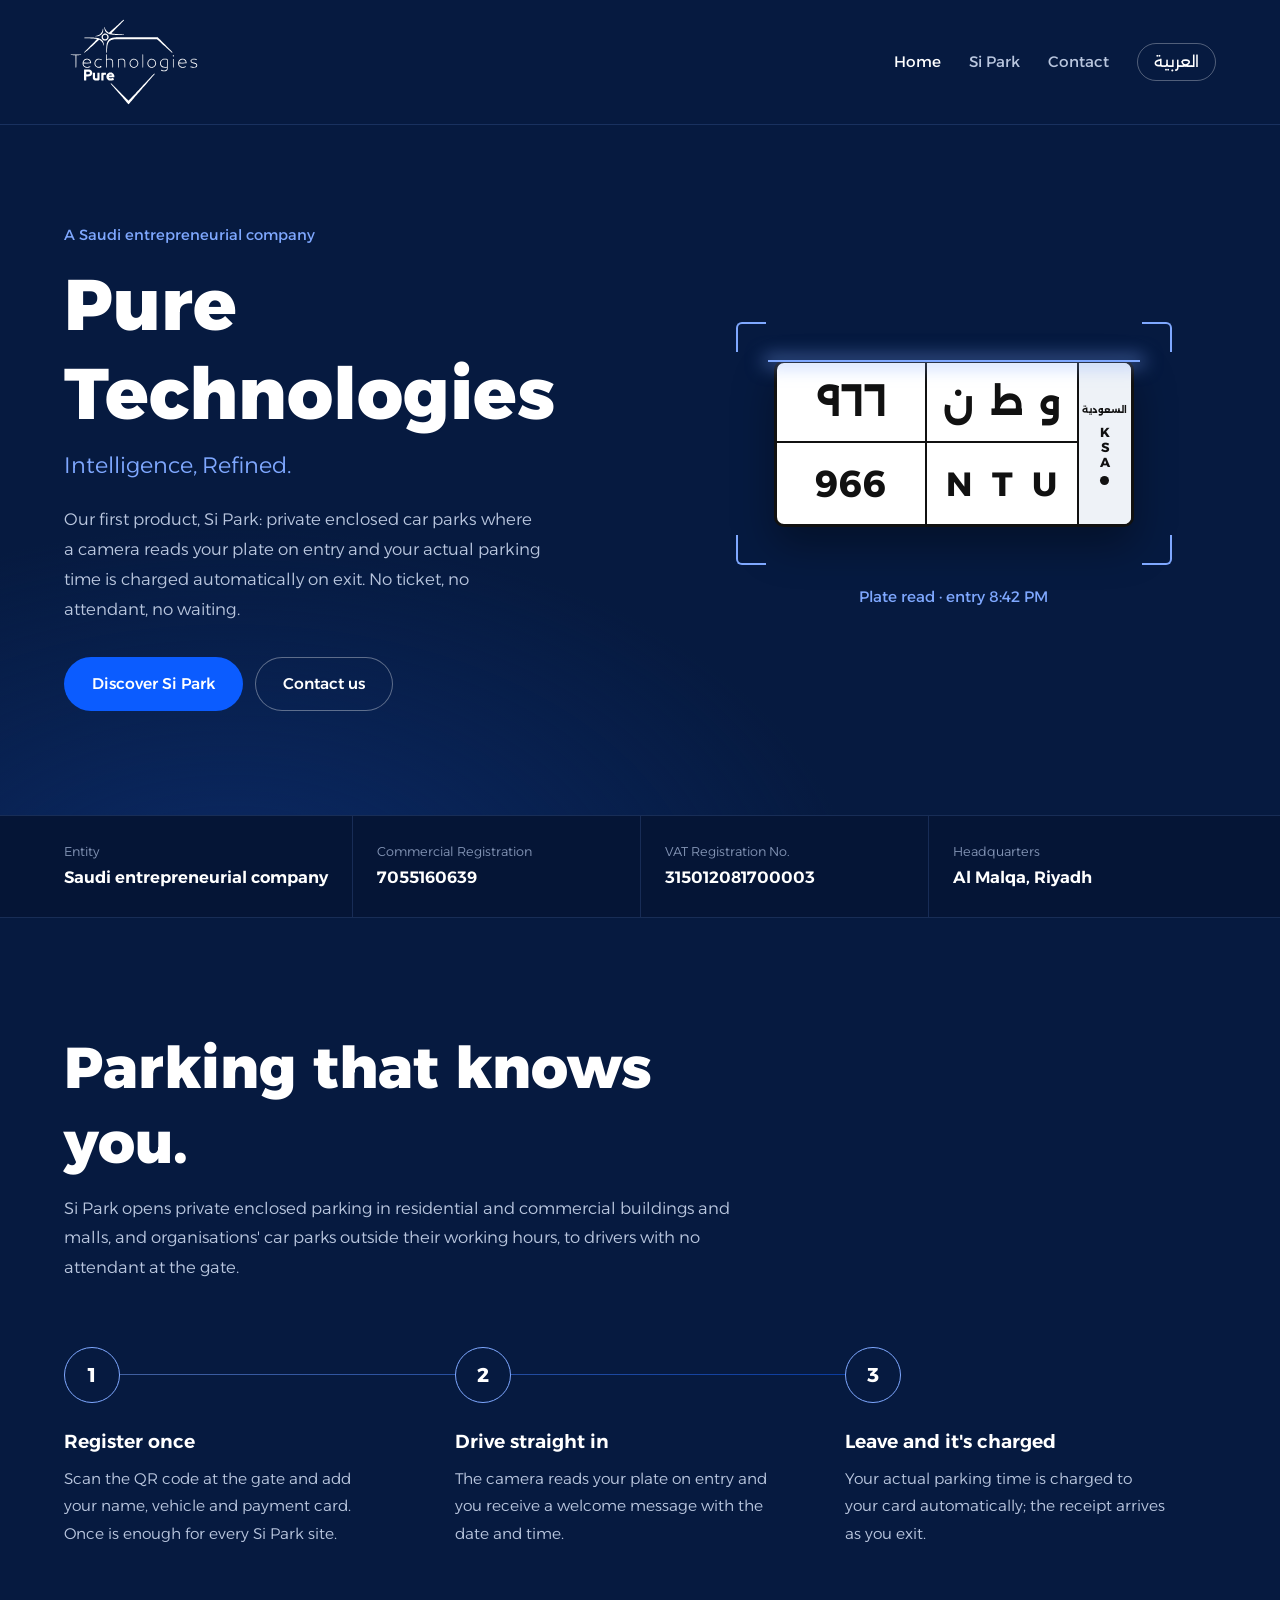
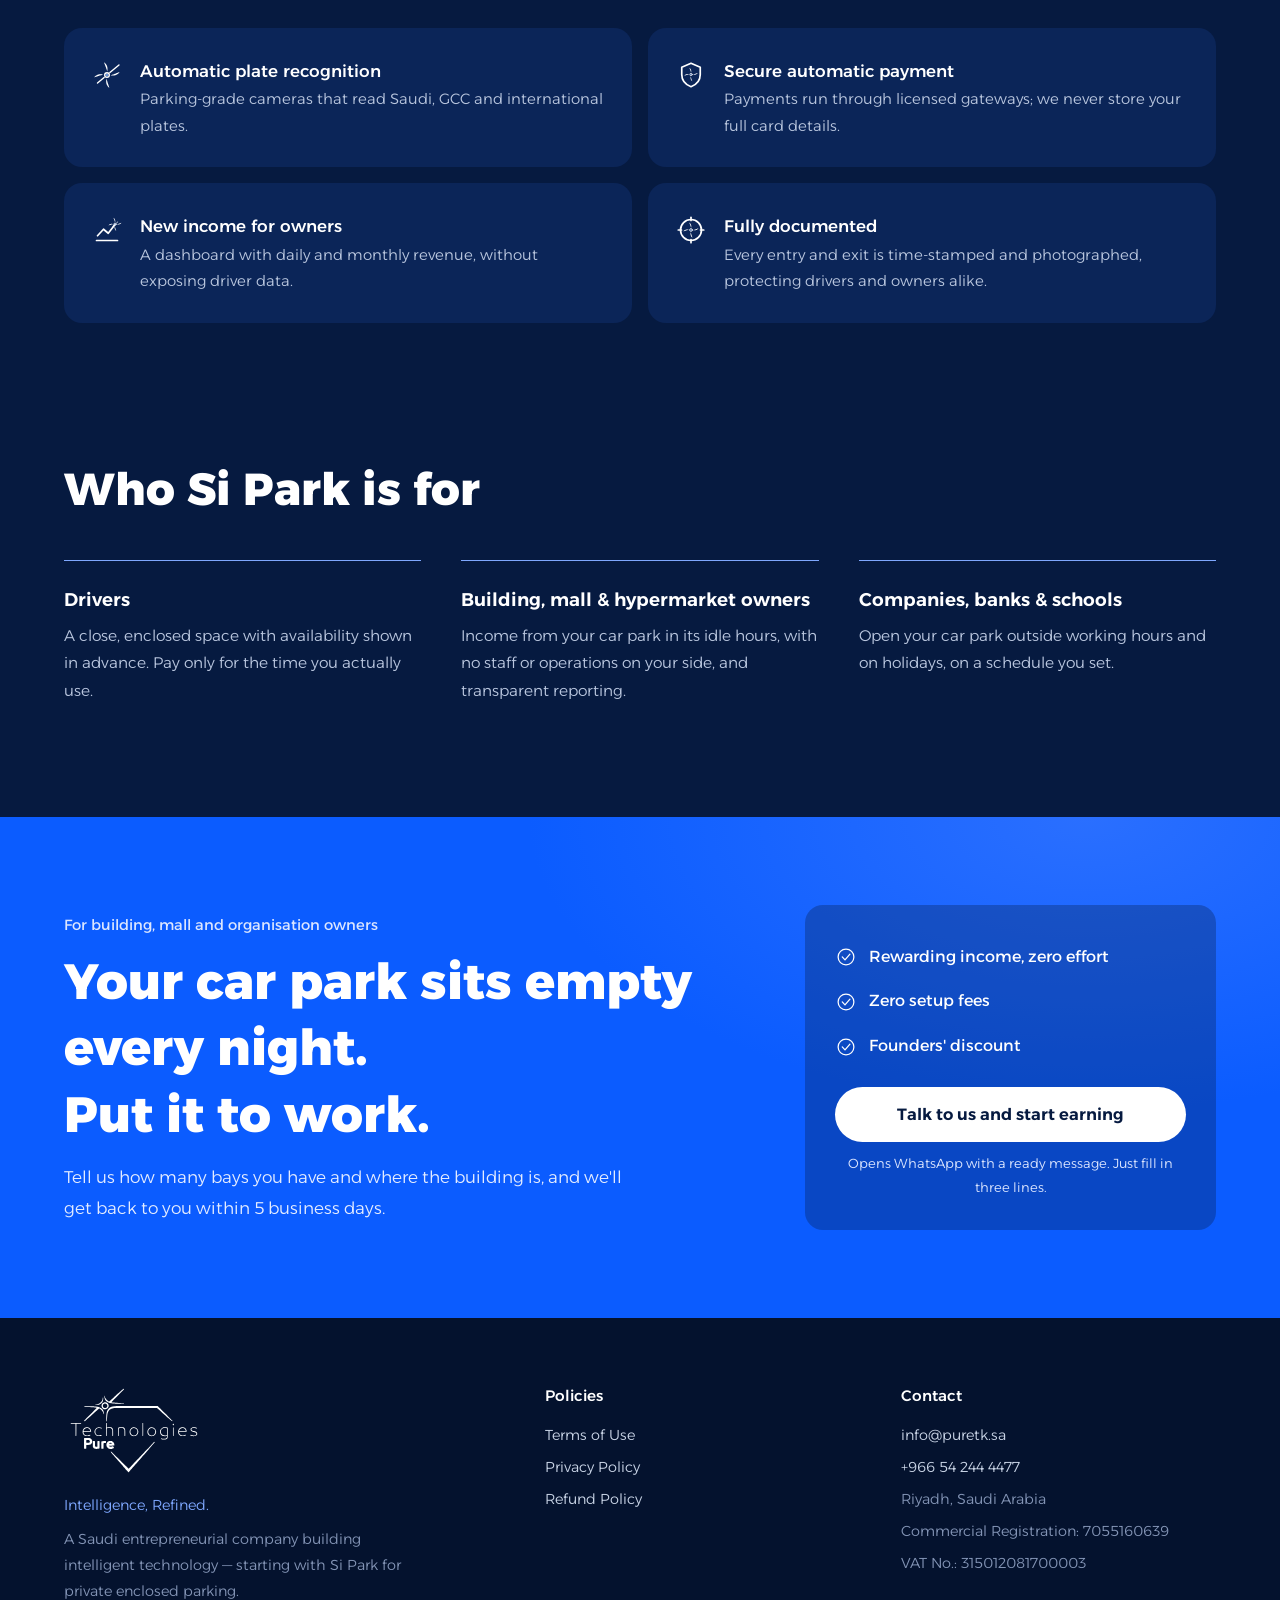
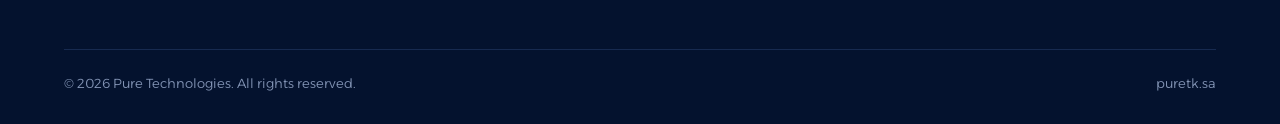
==== index.html @ eac2f206 "Add files via upload" ====
<!doctype html>
<html lang="en" dir="ltr">
<head>
<meta charset="utf-8">
<meta name="viewport" content="width=device-width,initial-scale=1">
<title>Pure Technologies | Intelligence, Refined.</title>
<meta name="description" content="Pure Technologies is a Saudi entrepreneurial company. Its product Si Park offers private enclosed parking metered and charged automatically by plate recognition.">
<link rel="alternate" hreflang="ar" href="https://puretk.sa/">
<link rel="alternate" hreflang="en" href="https://puretk.sa/en/">
<link rel="icon" href="../assets/favicon.svg" type="image/svg+xml">
<link rel="apple-touch-icon" href="../assets/apple-touch-icon.png">
<meta name="theme-color" content="#061A40">
<meta property="og:title" content="Pure Technologies | Intelligence, Refined.">
<meta property="og:description" content="Pure Technologies is a Saudi entrepreneurial company. Its product Si Park offers private enclosed parking metered and charged automatically by plate recognition.">
<meta property="og:type" content="website">
<link rel="preconnect" href="https://fonts.googleapis.com">
<link rel="preconnect" href="https://fonts.gstatic.com" crossorigin>
<link href="https://fonts.googleapis.com/css2?family=Alexandria:wght@300;400;500;600;700&display=swap" rel="stylesheet">
<link rel="stylesheet" href="../assets/style.css">
</head>
<body>
<header class="site-header"><div class="wrap">
  <a class="brand" href="index.html"><img src="../assets/logo-en-white.svg" alt="Pure Technologies" width="140"></a>
  <button class="menu-btn" aria-expanded="false" onclick="var n=document.querySelector('nav.main');n.classList.toggle('open');this.setAttribute('aria-expanded',n.classList.contains('open'))">Menu</button>
  <nav class="main"><a href="index.html" aria-current="page">Home</a><a href="index.html#sipark">Si Park</a><a href="contact.html">Contact</a><a class="lang" href="../index.html" hreflang="ar">العربية</a></nav>
</div></header>
<main>

<section class="hero"><div class="wrap hero-grid">
  <div class="hero-txt">
    <span class="eyebrow">A Saudi entrepreneurial company</span>
    <h1>Pure Technologies</h1>
    <div class="tg">Intelligence, Refined.</div>
    <p class="lead">Our first product, Si Park: private enclosed car parks where a camera reads your plate on entry and your actual parking time is charged automatically on exit. No ticket, no attendant, no waiting.</p>
    <div class="cta"><a class="btn" href="#sipark">Discover Si Park</a><a class="btn btn-out" href="contact.html">Contact us</a></div>
  </div>
  <div class="hero-vis"><div class="scanner" aria-hidden="true">
      <span class="corner c1"></span><span class="corner c2"></span><span class="corner c3"></span><span class="corner c4"></span>
      <div class="plate">
        <div class="cell num ar" data-k="num_ar">٩٦٦</div>
        <div class="cell let ar" data-k="let_ar"><span>ن</span><span>ط</span><span>و</span></div>
        <div class="strip"><span class="sa">السعودية</span><span class="ksa">K<br>S<br>A</span><i class="dot"></i></div>
        <div class="cell num en" data-k="num_en">966</div>
        <div class="cell let en" data-k="let_en"><span>N</span><span>T</span><span>U</span></div>
      </div>
      <div class="beam"></div>
    </div><div class="readout"><span>Plate read · entry 8:42 PM</span></div></div>
</div></section>

<section class="facts-band"><div class="wrap"><div class="facts"><div><small>Entity</small><strong>Saudi entrepreneurial company</strong></div><div><small>Commercial Registration</small><strong class="ltr">7055160639</strong></div><div><small>VAT Registration No.</small><strong class="ltr">315012081700003</strong></div><div><small>Headquarters</small><strong>Al Malqa, Riyadh</strong></div></div></div></section>

<section class="sipark" id="sipark"><div class="wrap">
  <div class="sp-head"><h2>Parking that knows you.</h2><p>Si Park opens private enclosed parking in residential and commercial buildings and malls, and organisations' car parks outside their working hours, to drivers with no attendant at the gate.</p></div>
  <ol class="journey"><li class="step"><span class="n">1</span><h3>Register once</h3><p>Scan the QR code at the gate and add your name, vehicle and payment card. Once is enough for every Si Park site.</p></li><li class="step"><span class="n">2</span><h3>Drive straight in</h3><p>The camera reads your plate on entry and you receive a welcome message with the date and time.</p></li><li class="step"><span class="n">3</span><h3>Leave and it's charged</h3><p>Your actual parking time is charged to your card automatically; the receipt arrives as you exit.</p></li></ol>
  <ul class="feats"><li><img src="../assets/icons/svc-ai.svg" alt=""><div><h4>Automatic plate recognition</h4><p>Parking-grade cameras that read Saudi, GCC and international plates.</p></div></li><li><img src="../assets/icons/val-security.svg" alt=""><div><h4>Secure automatic payment</h4><p>Payments run through licensed gateways; we never store your full card details.</p></div></li><li><img src="../assets/icons/svc-analytics.svg" alt=""><div><h4>New income for owners</h4><p>A dashboard with daily and monthly revenue, without exposing driver data.</p></div></li><li><img src="../assets/icons/val-precision.svg" alt=""><div><h4>Fully documented</h4><p>Every entry and exit is time-stamped and photographed, protecting drivers and owners alike.</p></div></li></ul>
</div></section>

<section class="audience"><div class="wrap">
  <h2 class="sec-title">Who Si Park is for</h2>
  <ul class="aud"><li><h3>Drivers</h3><p>A close, enclosed space with availability shown in advance. Pay only for the time you actually use.</p></li><li><h3>Building, mall & hypermarket owners</h3><p>Income from your car park in its idle hours, with no staff or operations on your side, and transparent reporting.</p></li><li><h3>Companies, banks & schools</h3><p>Open your car park outside working hours and on holidays, on a schedule you set.</p></li></ul>
</div></section>

<section class="closing"><div class="wrap closing-in">
  <div class="closing-txt">
    <span class="closing-k">For building, mall and organisation owners</span>
    <h2>Your car park sits empty every night.<br>Put it to work.</h2>
    <p>Tell us how many bays you have and where the building is, and we'll get back to you within 5 business days.</p>
  </div>
  <div class="closing-act">
    <ul class="pts"><li><img src="../assets/icons/ui-check.svg" alt="">Rewarding income, zero effort</li><li><img src="../assets/icons/ui-check.svg" alt="">Zero setup fees</li><li><img src="../assets/icons/ui-check.svg" alt="">Founders' discount</li></ul>
    <a class="btn" href="https://wa.me/966542444477?text=Hello%2C%20I%20have%20an%20enclosed%20car%20park%20and%20would%20like%20to%20run%20it%20with%20Si%20Park.%0ABuilding%20location%3A%20%0ANumber%20of%20bays%3A%20%0AHours%20it%20sits%20empty%3A%20" rel="noopener">Talk to us and start earning</a>
    <small>Opens WhatsApp with a ready message. Just fill in three lines.</small>
  </div>
</div></section>
<script>(function(){var P=[{"num_ar": "٩٦٦", "num_en": "966", "let_ar": ["ن", "ط", "و"], "let_en": ["N", "T", "U"]}, {"num_ar": "٩٦٦", "num_en": "966", "let_ar": ["ك", "س", "ا"], "let_en": ["K", "S", "A"]}],i=0;var sc=document.querySelector('.scanner');if(!sc||window.matchMedia('(prefers-reduced-motion: reduce)').matches)return;function sp(a){return a.map(function(x){return '<span>'+x+'</span>'}).join('')}setInterval(function(){i=(i+1)%P.length;sc.classList.add('swap');setTimeout(function(){var p=P[i];sc.querySelectorAll('[data-k]').forEach(function(el){var k=el.getAttribute('data-k');el.innerHTML=Array.isArray(p[k])?sp(p[k]):p[k]});sc.classList.remove('swap')},350)},3900)})();</script>

</main>
<footer class="site-footer"><div class="wrap">
  <div class="f-grid">
    <div class="f-brand"><img src="../assets/logo-en-white.svg" alt="Pure Technologies" width="140"><div class="tag">Intelligence, Refined.</div><p style="margin-top:8px;max-width:340px">A Saudi entrepreneurial company building intelligent technology — starting with Si Park for private enclosed parking.</p></div>
    <div><h5>Policies</h5><ul><li><a href="terms.html">Terms of Use</a></li><li><a href="privacy.html">Privacy Policy</a></li><li><a href="refund.html">Refund Policy</a></li></ul></div>
    <div><h5>Contact</h5><ul>
      <li><a href="mailto:info@puretk.sa">info@puretk.sa</a></li>
      <li><a href="https://wa.me/966542444477" rel="noopener"><span class="ltr">+966 54 244 4477</span></a></li>
      <li>Riyadh, Saudi Arabia</li>
      <li>Commercial Registration: <span class="ltr">7055160639</span></li>
      <li>VAT No.: <span class="ltr">315012081700003</span></li>
    </ul></div>
  </div>
  <div class="f-bottom"><span>© 2026 Pure Technologies. All rights reserved.</span><span class="ltr">puretk.sa</span></div>
</div></footer>
<a class="wa-float" href="https://wa.me/966542444477" rel="noopener" aria-label="Chat on WhatsApp"><svg viewBox="0 0 32 32"><path d="M16 3a13 13 0 0 0-11.2 19.6L3 29l6.6-1.7A13 13 0 1 0 16 3zm0 23.6a10.6 10.6 0 0 1-5.4-1.5l-.4-.2-3.9 1 1-3.8-.2-.4A10.6 10.6 0 1 1 16 26.6zm5.8-7.9c-.3-.2-1.9-.9-2.2-1s-.5-.2-.7.2-.8 1-1 1.2-.4.2-.7.1a8.7 8.7 0 0 1-4.3-3.8c-.3-.6.3-.5.9-1.7.1-.2 0-.4 0-.5l-1-2.4c-.3-.6-.5-.5-.7-.5h-.6a1.2 1.2 0 0 0-.9.4 3.6 3.6 0 0 0-1.1 2.7 6.3 6.3 0 0 0 1.3 3.3 14.4 14.4 0 0 0 5.5 4.9c2 .9 2.8.9 3.8.8a3.2 3.2 0 0 0 2.1-1.5 2.6 2.6 0 0 0 .2-1.5c-.1-.2-.3-.3-.6-.4z"/></svg></a>
<script>(function(){var f=document.querySelector('.wa-float'),h=document.querySelector('.hero');if(!f||!h||!('IntersectionObserver' in window))return;f.classList.add('hide');new IntersectionObserver(function(e){f.classList.toggle('hide',e[0].isIntersecting)}).observe(h)})();</script>
</body>
</html>
---- assets/style.css ----
/* Pure Technologies — puretk.sa
   Direction B «الطابق السفلي ليلاً» / Night Level — Brand V3.0 */
:root{
  --black:#0A0A0A; --navy:#061A40; --navy-2:#0B2558; --navy-3:#0B2A66; --deep:#04122E;
  --blue:#0B5CFF; --sky:#7FA8FF; --ice:#F4F7FC; --white:#FFFFFF;
  --text:#FFFFFF; --soft:#B9C6DE; --dim:#8394B5; --hair:rgba(127,168,255,.16);
  --ink:#0A0A0A; --muted:#55607A; --line:#E2E8F3;
  --max:1200px; --r:18px;
}
*{box-sizing:border-box;margin:0;padding:0}
html{scroll-behavior:smooth;background:var(--navy)}
body{font-family:"Alexandria",system-ui,sans-serif;color:var(--text);background:var(--navy);line-height:1.8;font-weight:300;-webkit-font-smoothing:antialiased}
a{color:var(--sky);text-decoration:none}
a:hover{text-decoration:underline}
a,button{cursor:pointer}
img{max-width:100%;display:block}
:focus-visible{outline:2px solid var(--sky);outline-offset:3px;border-radius:6px}
.wrap{max-width:var(--max);margin-inline:auto;padding-inline:24px}
.ltr{direction:ltr;unicode-bidi:isolate;display:inline-block}
h1,h2,h3,h4{letter-spacing:normal}

/* buttons */
.btn{display:inline-block;text-align:center;min-height:50px;padding:13px 28px;border-radius:999px;background:var(--blue);color:#fff;font-weight:500;font-size:.97rem;transition:background-color .2s,box-shadow .2s}
.btn:hover{text-decoration:none;background:#2A6FFF}
.btn-out{background:transparent;box-shadow:inset 0 0 0 1px rgba(255,255,255,.35)}
.btn-out:hover{background:rgba(255,255,255,.06)}

/* header */
.site-header{position:relative;z-index:20;background:var(--navy);border-bottom:1px solid var(--hair)}
.site-header .wrap{display:flex;align-items:center;justify-content:space-between;min-height:124px;gap:16px;padding-block:10px}
.brand img{width:140px;height:auto}
.brand:hover{text-decoration:none}
nav.main{display:flex;align-items:center;gap:28px;font-size:.95rem}
nav.main a{color:var(--soft);font-weight:400}
nav.main a:hover,nav.main a[aria-current]{color:#fff;text-decoration:none}
.lang{border:1px solid rgba(255,255,255,.3);border-radius:999px;padding:4px 16px;color:#fff!important}
.menu-btn{display:none;background:none;border:1px solid rgba(255,255,255,.3);border-radius:999px;padding:8px 16px;font:inherit;color:#fff}

/* hero */
.hero{position:relative;overflow:hidden;background:radial-gradient(900px 560px at 18% 115%,var(--navy-3) 0%,rgba(6,26,64,0) 70%),var(--navy)}
.hero-grid{display:grid;grid-template-columns:1.05fr .95fr;align-items:center;gap:48px;padding-block:96px 104px}
.eyebrow{color:var(--sky);font-size:.92rem;font-weight:400}
.hero h1{font-size:clamp(2.6rem,5.6vw,4.6rem);font-weight:800;line-height:1.25;margin-top:10px}
.hero .tg{color:var(--sky);font-weight:300;font-size:clamp(1.1rem,2vw,1.4rem);margin-top:6px}
.hero .lead{max-width:480px;margin-top:20px;color:var(--soft);font-size:1.04rem}
.cta{display:flex;flex-wrap:wrap;gap:12px;margin-top:32px}
.hero-vis{justify-self:center;display:flex;flex-direction:column;align-items:center}

/* the scanner — the one bold moment */
.scanner{position:relative;padding:38px}
.corner{position:absolute;width:30px;height:30px;border:2px solid var(--sky)}
.c1{top:0;right:0;border-left:0;border-bottom:0;border-top-right-radius:6px}
.c2{top:0;left:0;border-right:0;border-bottom:0;border-top-left-radius:6px}
.c3{bottom:0;right:0;border-left:0;border-top:0;border-bottom-right-radius:6px}
.c4{bottom:0;left:0;border-right:0;border-top:0;border-bottom-left-radius:6px}
.plate{direction:ltr;width:360px;aspect-ratio:335/155;background:#fff;border:3px solid #111;border-radius:10px;display:grid;grid-template-columns:1fr 1fr 54px;grid-template-rows:1fr 1fr;color:#111;overflow:hidden;box-shadow:0 18px 40px rgba(0,0,0,.35);transition:opacity .35s}
.plate .cell{display:flex;align-items:center;justify-content:center;font-weight:700;line-height:1}
.plate .ar{border-bottom:2px solid #111}
.plate .num{border-right:2px solid #111}
.plate .num.ar{font-size:2.5rem}
.plate .num.en{font-size:2.35rem}
.plate .let{justify-content:space-evenly}
.plate .let.ar{font-size:2.3rem}
.plate .let.en{font-size:2.1rem}
.plate .strip{grid-row:1/3;grid-column:3;border-left:2px solid #111;background:#EEF2F7;display:flex;flex-direction:column;align-items:center;justify-content:center;gap:6px;font-weight:700;color:#111}
.plate .strip .sa{font-size:.58rem}
.plate .strip .ksa{font-size:.82rem;line-height:1.15;text-align:center}
.plate .strip .dot{width:9px;height:9px;border-radius:50%;background:#111}
.scanner.swap .plate{opacity:.15}
.beam{position:absolute;inset-inline:32px;top:38px;height:2px;background:var(--sky);box-shadow:0 0 18px 4px rgba(127,168,255,.55);animation:beam 3.9s ease-in-out infinite}
@keyframes beam{0%{top:38px;opacity:0}8%{opacity:1}45%{top:calc(100% - 40px)}55%{opacity:1}65%,100%{top:calc(100% - 40px);opacity:0}}
.readout{margin-top:18px;color:var(--sky);font-size:.95rem;font-weight:400}

/* facts band */
.facts-band{border-block:1px solid var(--hair);background:rgba(4,18,46,.55)}
.facts{display:grid;grid-template-columns:repeat(4,1fr)}
.facts div{padding:24px 24px;border-inline-start:1px solid var(--hair)}
.facts div:first-child{border-inline-start:0;padding-inline-start:0}
.facts small{display:block;color:var(--dim);font-size:.8rem}
.facts strong{font-weight:600;font-size:1.03rem}

/* Si Park */
.sipark{padding:112px 0}
.sp-head{max-width:700px}
.sp-head h2{font-size:clamp(2.2rem,5vw,3.6rem);font-weight:800;line-height:1.3}
.sp-head p{color:var(--soft);margin-top:14px;font-size:1.03rem}
.journey{list-style:none;display:grid;grid-template-columns:repeat(3,1fr);gap:20px;margin-top:64px;position:relative}
.journey::before{content:"";position:absolute;top:27px;inset-inline-start:28px;inset-inline-end:calc((100% - 40px)/3 - 28px);height:1px;background:linear-gradient(90deg,var(--sky),var(--blue));opacity:.5}
.step{position:relative}
.step .n{display:grid;place-items:center;width:56px;height:56px;border-radius:50%;background:var(--navy);border:1px solid var(--sky);color:#fff;font-weight:700;font-size:1.25rem;position:relative}
.step h3{font-size:1.18rem;font-weight:600;margin-top:22px}
.step p{color:var(--soft);font-size:.96rem;margin-top:6px;max-width:320px}
.feats{list-style:none;display:grid;grid-template-columns:repeat(2,1fr);gap:16px;margin-top:80px}
.feats li{display:flex;gap:18px;padding:28px;border-radius:var(--r);background:var(--navy-2)}
.feats img{flex:none;width:30px;height:30px;margin-top:4px}
.feats h4{font-weight:500;font-size:1.05rem}
.feats p{color:var(--soft);font-size:.93rem}

/* audience */
.audience{padding:24px 0 112px}
.sec-title{font-size:clamp(1.9rem,4vw,2.8rem);font-weight:800;line-height:1.35}
.aud{list-style:none;display:grid;grid-template-columns:repeat(3,1fr);gap:40px;margin-top:40px}
.aud li{border-top:1px solid var(--sky);padding-top:22px}
.aud h3{font-size:1.15rem;font-weight:600}
.aud p{color:var(--soft);font-size:.96rem;margin-top:6px}

/* closing */
.closing{background:radial-gradient(800px 420px at 85% 0%,#2A6FFF 0%,rgba(11,92,255,0) 70%),var(--blue)}
.closing-in{display:grid;grid-template-columns:1.25fr .75fr;align-items:center;gap:56px;padding-block:88px}
.closing-k{color:#DCE6FF;font-size:.92rem;font-weight:400}
.closing h2{font-size:clamp(1.9rem,4.2vw,3.1rem);font-weight:800;line-height:1.35;margin-top:8px}
.closing-txt p{color:#E4ECFF;margin-top:14px;font-size:1.06rem;max-width:560px}
.closing-act{background:rgba(4,18,46,.28);border-radius:var(--r);padding:30px}
.pts{list-style:none}
.pts li{display:flex;align-items:center;gap:12px;padding:8px 0;font-weight:400}
.pts img{width:22px;height:22px;flex:none}
.closing-act .btn{display:block;width:100%;margin-top:18px;background:#fff;color:var(--navy);font-weight:600;font-size:1.02rem}
.closing-act .btn:hover{background:var(--ice)}
.closing-act small{display:block;margin-top:10px;color:#DCE6FF;font-size:.82rem;text-align:center}

/* inner pages: dark head, light reading area */
.page-head{padding:80px 0 56px;background:radial-gradient(700px 360px at 15% 120%,var(--navy-3) 0%,rgba(6,26,64,0) 70%),var(--navy);border-bottom:1px solid var(--hair)}
.page-head h1{font-size:clamp(2rem,4.6vw,3.2rem);font-weight:800;line-height:1.3}
.page-head p{color:var(--soft);margin-top:8px;max-width:640px}
main>section:not([class]){background:var(--ice);color:var(--ink);padding:72px 0}
main>section:not([class]) a{color:var(--blue)}

/* contact */
.contact-grid{display:grid;grid-template-columns:repeat(2,1fr);gap:16px}
.contact-item{display:flex;gap:18px;align-items:flex-start;padding:28px;border-radius:var(--r);background:#fff;border:1px solid var(--line)}
.contact-item .ic{flex:none;width:50px;height:50px;border-radius:50%;display:grid;place-items:center;background:var(--ice)}
.contact-item .ic img{width:26px;height:26px}
.contact-item small{color:var(--muted);font-size:.84rem}
.contact-item .v{color:var(--ink);font-weight:500;font-size:1.03rem;word-break:break-word}
main>section:not([class]) p{color:var(--muted)}

/* legal */
.legal{max-width:820px}
.legal h2{color:var(--navy);font-size:1.25rem;font-weight:700;margin:44px 0 12px}
.legal h2:first-child{margin-top:0}
main>section:not([class]) .legal p,.legal li{color:#2E3A4E;font-size:.98rem}
.legal ul,.legal ol{padding-inline-start:22px;margin:8px 0}
.legal li{margin:6px 0}
main>section:not([class]) .legal .meta{color:var(--muted);font-size:.85rem;margin-bottom:28px}
.toc{background:#fff;border:1px solid var(--line);border-radius:var(--r);padding:22px 26px;margin-bottom:40px;color:var(--ink)}
.toc ol{columns:2;column-gap:32px}
:lang(ar) .legal ol,:lang(ar) .toc ol{list-style:arabic-indic}

/* footer */
.site-footer{background:var(--deep);color:var(--dim);padding:64px 0 28px;font-size:.9rem}
.f-grid{display:grid;grid-template-columns:1.4fr 1fr 1fr;gap:40px}
.site-footer h5{color:#fff;font-weight:500;font-size:.95rem;margin-bottom:14px}
.site-footer a{color:#C9D4E6}
.site-footer ul{list-style:none}
.site-footer li{margin:6px 0}
.f-brand img{width:140px;height:auto;margin-bottom:14px}
.f-brand .tag{color:var(--sky);font-weight:300}
.f-bottom{border-top:1px solid var(--hair);margin-top:44px;padding-top:22px;display:flex;justify-content:space-between;flex-wrap:wrap;gap:12px;font-size:.82rem}

/* whatsapp */
.wa-float{position:fixed;inset-inline-start:22px;bottom:22px;width:54px;height:54px;border-radius:50%;background:#1FAF55;display:grid;place-items:center;box-shadow:0 10px 30px rgba(0,0,0,.3);z-index:30;transition:opacity .25s,transform .25s}
.wa-float svg{width:28px;height:28px;fill:#fff}
.wa-float.hide{opacity:0;transform:translateY(12px);pointer-events:none}

/* responsive */
@media (max-width:960px){
  .hero-grid{grid-template-columns:1fr;gap:20px;padding-block:44px 64px}
  .hero-vis{order:-1}
  .scanner{padding:26px}
  .plate{width:290px;grid-template-columns:1fr 1fr 44px}
  .plate .num.ar{font-size:2rem}.plate .num.en{font-size:1.85rem}.plate .let.ar{font-size:1.85rem}.plate .let.en{font-size:1.7rem}
  .plate .strip .sa{font-size:.48rem}.plate .strip .ksa{font-size:.7rem}
  .plate>div{font-size:1.5rem}.plate .en{font-size:1.28rem}.plate .ksa{font-size:.5rem}
  .beam{inset-inline:20px}
  .facts{grid-template-columns:1fr 1fr}
  .facts div{padding:18px 16px;border-inline-start:0;border-top:1px solid var(--hair)}
  .facts div:nth-child(-n+2){border-top:0}
  .facts div:nth-child(even){border-inline-start:1px solid var(--hair)}
  .facts div:first-child{padding-inline-start:16px}
  .facts strong{font-size:.92rem}
  .sipark{padding:72px 0}
  .journey{grid-template-columns:1fr;gap:34px;margin-top:44px}
  .journey::before{top:28px;bottom:28px;inset-inline-start:27px;inset-inline-end:auto;width:1px;height:auto;background:linear-gradient(180deg,var(--sky),var(--blue))}
  .step{padding-inline-start:76px;min-height:56px}
  .step .n{position:absolute;inset-inline-start:0;top:0}
  .step h3{margin-top:10px}
  .feats{grid-template-columns:1fr;margin-top:52px}
  .feats li{padding:22px}
  .audience{padding:8px 0 72px}
  .aud{grid-template-columns:1fr;gap:28px}
  .contact-grid{grid-template-columns:1fr}
  .toc ol{columns:1}
  .f-grid{grid-template-columns:1fr}
  .site-header .wrap{min-height:104px}
  .menu-btn{display:block}
  nav.main{display:none;position:absolute;top:100%;inset-inline:0;background:var(--navy);flex-direction:column;align-items:flex-start;padding:18px 24px;border-bottom:1px solid var(--hair)}
  nav.main.open{display:flex}
  .closing-in{grid-template-columns:1fr;gap:28px;padding-block:56px}
  .closing-act{padding:22px}
}
@media (prefers-reduced-motion:reduce){html{scroll-behavior:auto}.beam{animation:none;top:50%}}
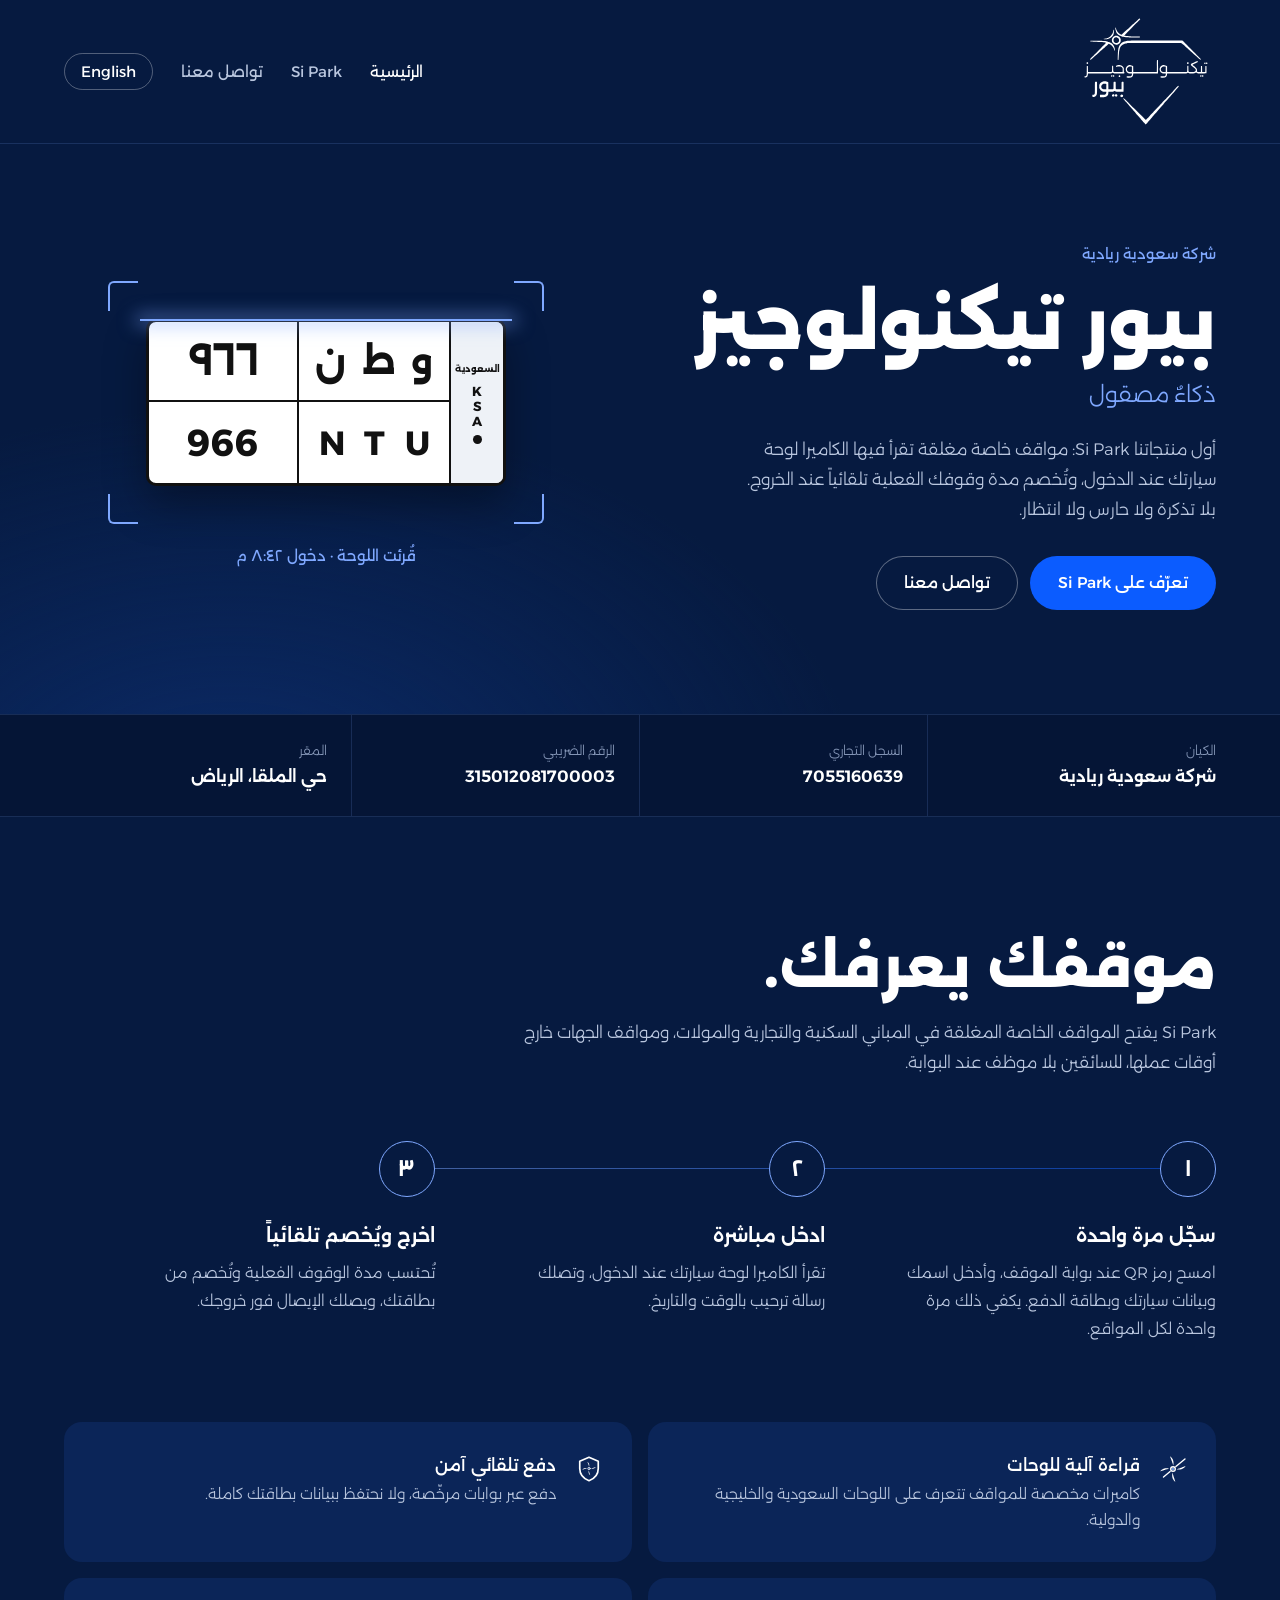
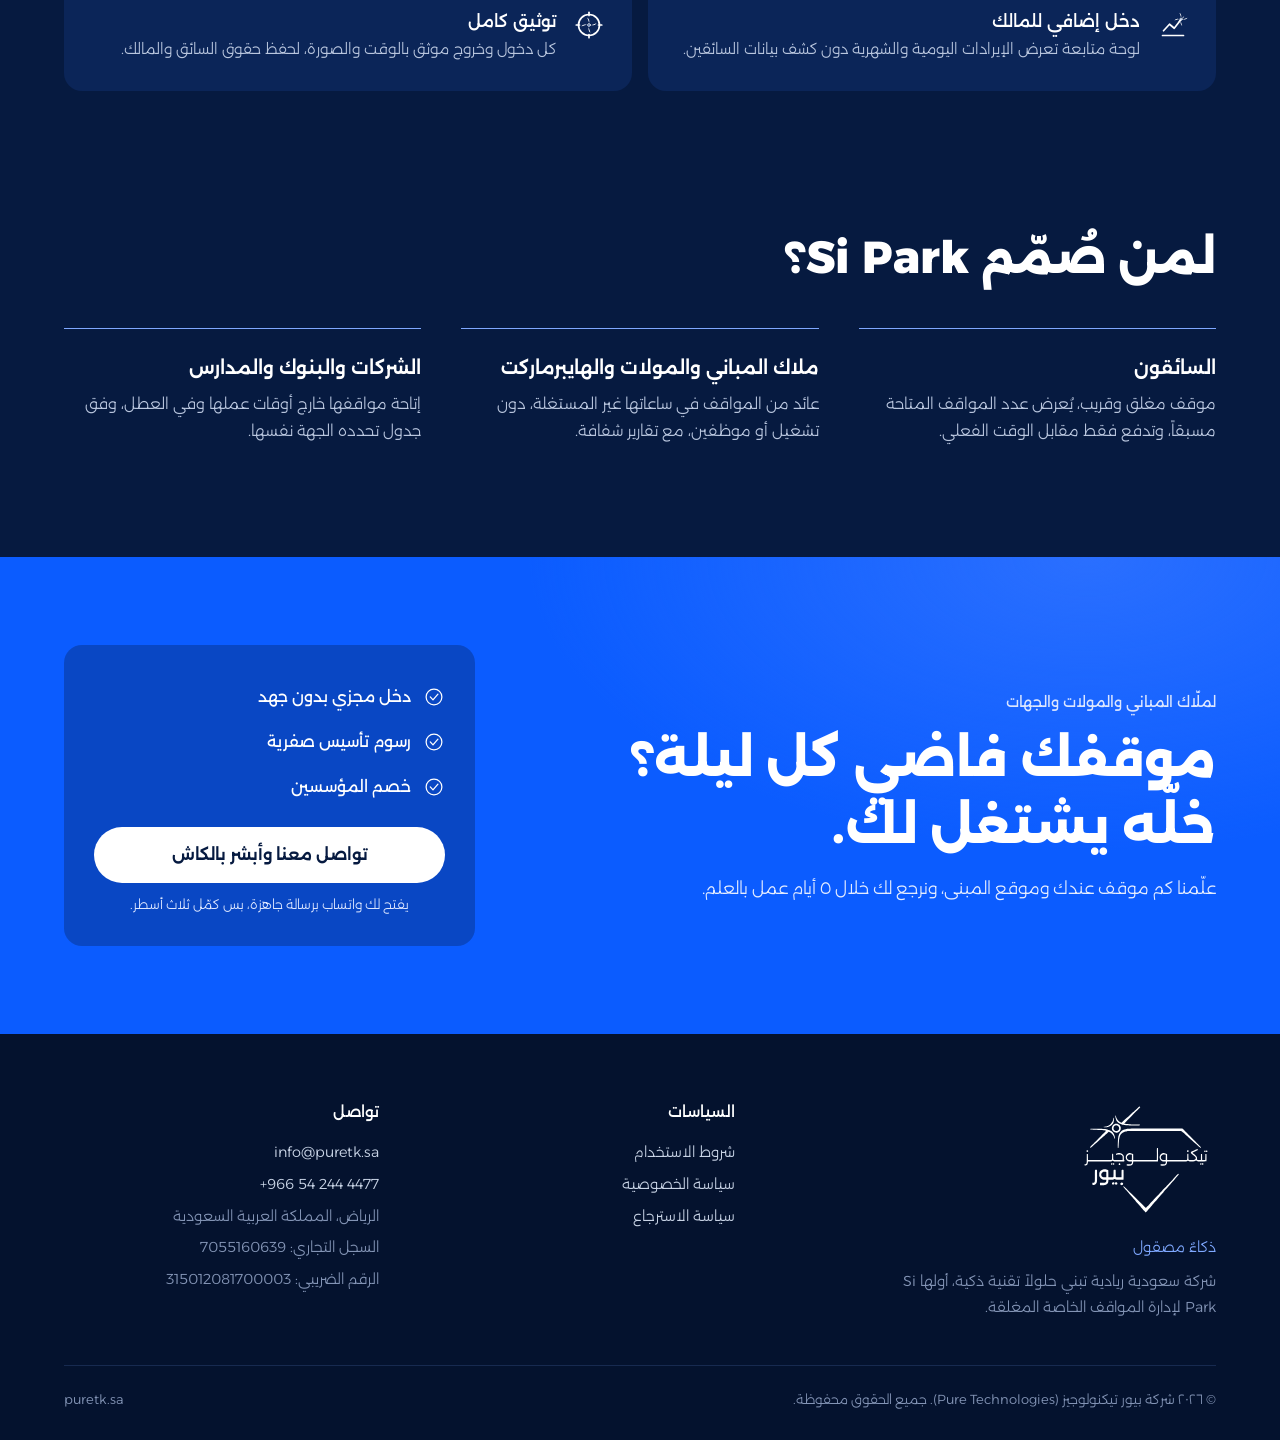
==== commit 2692d44d: "Publish puretk.sa site with correct folder structure Co-Authored-By: Claude Opus 5.5 <noreply@anthro" ====
--- a/index.html
+++ b/index.html
@@ -1,38 +1,38 @@
 <!doctype html>
-<html lang="en" dir="ltr">
+<html lang="ar" dir="rtl">
 <head>
 <meta charset="utf-8">
 <meta name="viewport" content="width=device-width,initial-scale=1">
-<title>Pure Technologies | Intelligence, Refined.</title>
-<meta name="description" content="Pure Technologies is a Saudi entrepreneurial company. Its product Si Park offers private enclosed parking metered and charged automatically by plate recognition.">
+<title>Pure Technologies | ذكاءٌ مصقول</title>
+<meta name="description" content="Pure Technologies شركة سعودية ريادية، ومنتجها Si Park لمواقف خاصة مغلقة تُحسب وتُخصم تلقائياً بقراءة اللوحة.">
 <link rel="alternate" hreflang="ar" href="https://puretk.sa/">
 <link rel="alternate" hreflang="en" href="https://puretk.sa/en/">
-<link rel="icon" href="../assets/favicon.svg" type="image/svg+xml">
-<link rel="apple-touch-icon" href="../assets/apple-touch-icon.png">
+<link rel="icon" href="assets/favicon.svg" type="image/svg+xml">
+<link rel="apple-touch-icon" href="assets/apple-touch-icon.png">
 <meta name="theme-color" content="#061A40">
-<meta property="og:title" content="Pure Technologies | Intelligence, Refined.">
-<meta property="og:description" content="Pure Technologies is a Saudi entrepreneurial company. Its product Si Park offers private enclosed parking metered and charged automatically by plate recognition.">
+<meta property="og:title" content="Pure Technologies | ذكاءٌ مصقول">
+<meta property="og:description" content="Pure Technologies شركة سعودية ريادية، ومنتجها Si Park لمواقف خاصة مغلقة تُحسب وتُخصم تلقائياً بقراءة اللوحة.">
 <meta property="og:type" content="website">
 <link rel="preconnect" href="https://fonts.googleapis.com">
 <link rel="preconnect" href="https://fonts.gstatic.com" crossorigin>
 <link href="https://fonts.googleapis.com/css2?family=Alexandria:wght@300;400;500;600;700&display=swap" rel="stylesheet">
-<link rel="stylesheet" href="../assets/style.css">
+<link rel="stylesheet" href="assets/style.css">
 </head>
 <body>
 <header class="site-header"><div class="wrap">
-  <a class="brand" href="index.html"><img src="../assets/logo-en-white.svg" alt="Pure Technologies" width="140"></a>
-  <button class="menu-btn" aria-expanded="false" onclick="var n=document.querySelector('nav.main');n.classList.toggle('open');this.setAttribute('aria-expanded',n.classList.contains('open'))">Menu</button>
-  <nav class="main"><a href="index.html" aria-current="page">Home</a><a href="index.html#sipark">Si Park</a><a href="contact.html">Contact</a><a class="lang" href="../index.html" hreflang="ar">العربية</a></nav>
+  <a class="brand" href="index.html"><img src="assets/logo-ar-white.svg" alt="Pure Technologies" width="140"></a>
+  <button class="menu-btn" aria-expanded="false" onclick="var n=document.querySelector('nav.main');n.classList.toggle('open');this.setAttribute('aria-expanded',n.classList.contains('open'))">القائمة</button>
+  <nav class="main"><a href="index.html" aria-current="page">الرئيسية</a><a href="index.html#sipark">Si Park</a><a href="contact.html">تواصل معنا</a><a class="lang" href="en/index.html" hreflang="en">English</a></nav>
 </div></header>
 <main>
 
 <section class="hero"><div class="wrap hero-grid">
   <div class="hero-txt">
-    <span class="eyebrow">A Saudi entrepreneurial company</span>
-    <h1>Pure Technologies</h1>
-    <div class="tg">Intelligence, Refined.</div>
-    <p class="lead">Our first product, Si Park: private enclosed car parks where a camera reads your plate on entry and your actual parking time is charged automatically on exit. No ticket, no attendant, no waiting.</p>
-    <div class="cta"><a class="btn" href="#sipark">Discover Si Park</a><a class="btn btn-out" href="contact.html">Contact us</a></div>
+    <span class="eyebrow">شركة سعودية ريادية</span>
+    <h1>بيور تيكنولوجيز</h1>
+    <div class="tg">ذكاءٌ مصقول</div>
+    <p class="lead">أول منتجاتنا <bdi>Si Park</bdi>: مواقف خاصة مغلقة تقرأ فيها الكاميرا لوحة سيارتك عند الدخول، وتُخصم مدة وقوفك الفعلية تلقائياً عند الخروج. بلا تذكرة ولا حارس ولا انتظار.</p>
+    <div class="cta"><a class="btn" href="#sipark">تعرّف على <bdi>Si Park</bdi></a><a class="btn btn-out" href="contact.html">تواصل معنا</a></div>
   </div>
   <div class="hero-vis"><div class="scanner" aria-hidden="true">
       <span class="corner c1"></span><span class="corner c2"></span><span class="corner c3"></span><span class="corner c4"></span>
@@ -44,32 +44,32 @@
         <div class="cell let en" data-k="let_en"><span>N</span><span>T</span><span>U</span></div>
       </div>
       <div class="beam"></div>
-    </div><div class="readout"><span>Plate read · entry 8:42 PM</span></div></div>
+    </div><div class="readout"><span>قُرئت اللوحة · دخول ٨:٤٢ م</span></div></div>
 </div></section>
 
-<section class="facts-band"><div class="wrap"><div class="facts"><div><small>Entity</small><strong>Saudi entrepreneurial company</strong></div><div><small>Commercial Registration</small><strong class="ltr">7055160639</strong></div><div><small>VAT Registration No.</small><strong class="ltr">315012081700003</strong></div><div><small>Headquarters</small><strong>Al Malqa, Riyadh</strong></div></div></div></section>
+<section class="facts-band"><div class="wrap"><div class="facts"><div><small>الكيان</small><strong>شركة سعودية ريادية</strong></div><div><small>السجل التجاري</small><strong class="ltr">7055160639</strong></div><div><small>الرقم الضريبي</small><strong class="ltr">315012081700003</strong></div><div><small>المقر</small><strong>حي الملقا، الرياض</strong></div></div></div></section>
 
 <section class="sipark" id="sipark"><div class="wrap">
-  <div class="sp-head"><h2>Parking that knows you.</h2><p>Si Park opens private enclosed parking in residential and commercial buildings and malls, and organisations' car parks outside their working hours, to drivers with no attendant at the gate.</p></div>
-  <ol class="journey"><li class="step"><span class="n">1</span><h3>Register once</h3><p>Scan the QR code at the gate and add your name, vehicle and payment card. Once is enough for every Si Park site.</p></li><li class="step"><span class="n">2</span><h3>Drive straight in</h3><p>The camera reads your plate on entry and you receive a welcome message with the date and time.</p></li><li class="step"><span class="n">3</span><h3>Leave and it's charged</h3><p>Your actual parking time is charged to your card automatically; the receipt arrives as you exit.</p></li></ol>
-  <ul class="feats"><li><img src="../assets/icons/svc-ai.svg" alt=""><div><h4>Automatic plate recognition</h4><p>Parking-grade cameras that read Saudi, GCC and international plates.</p></div></li><li><img src="../assets/icons/val-security.svg" alt=""><div><h4>Secure automatic payment</h4><p>Payments run through licensed gateways; we never store your full card details.</p></div></li><li><img src="../assets/icons/svc-analytics.svg" alt=""><div><h4>New income for owners</h4><p>A dashboard with daily and monthly revenue, without exposing driver data.</p></div></li><li><img src="../assets/icons/val-precision.svg" alt=""><div><h4>Fully documented</h4><p>Every entry and exit is time-stamped and photographed, protecting drivers and owners alike.</p></div></li></ul>
+  <div class="sp-head"><h2>موقفك يعرفك.</h2><p><bdi>Si Park</bdi> يفتح المواقف الخاصة المغلقة في المباني السكنية والتجارية والمولات، ومواقف الجهات خارج أوقات عملها، للسائقين بلا موظف عند البوابة.</p></div>
+  <ol class="journey"><li class="step"><span class="n">١</span><h3>سجّل مرة واحدة</h3><p>امسح رمز QR عند بوابة الموقف، وأدخل اسمك وبيانات سيارتك وبطاقة الدفع. يكفي ذلك مرة واحدة لكل المواقع.</p></li><li class="step"><span class="n">٢</span><h3>ادخل مباشرة</h3><p>تقرأ الكاميرا لوحة سيارتك عند الدخول، وتصلك رسالة ترحيب بالوقت والتاريخ.</p></li><li class="step"><span class="n">٣</span><h3>اخرج ويُخصم تلقائياً</h3><p>تُحتسب مدة الوقوف الفعلية وتُخصم من بطاقتك، ويصلك الإيصال فور خروجك.</p></li></ol>
+  <ul class="feats"><li><img src="assets/icons/svc-ai.svg" alt=""><div><h4>قراءة آلية للوحات</h4><p>كاميرات مخصصة للمواقف تتعرف على اللوحات السعودية والخليجية والدولية.</p></div></li><li><img src="assets/icons/val-security.svg" alt=""><div><h4>دفع تلقائي آمن</h4><p>دفع عبر بوابات مرخّصة، ولا نحتفظ ببيانات بطاقتك كاملة.</p></div></li><li><img src="assets/icons/svc-analytics.svg" alt=""><div><h4>دخل إضافي للمالك</h4><p>لوحة متابعة تعرض الإيرادات اليومية والشهرية دون كشف بيانات السائقين.</p></div></li><li><img src="assets/icons/val-precision.svg" alt=""><div><h4>توثيق كامل</h4><p>كل دخول وخروج موثق بالوقت والصورة، لحفظ حقوق السائق والمالك.</p></div></li></ul>
 </div></section>
 
 <section class="audience"><div class="wrap">
-  <h2 class="sec-title">Who Si Park is for</h2>
-  <ul class="aud"><li><h3>Drivers</h3><p>A close, enclosed space with availability shown in advance. Pay only for the time you actually use.</p></li><li><h3>Building, mall & hypermarket owners</h3><p>Income from your car park in its idle hours, with no staff or operations on your side, and transparent reporting.</p></li><li><h3>Companies, banks & schools</h3><p>Open your car park outside working hours and on holidays, on a schedule you set.</p></li></ul>
+  <h2 class="sec-title">لمن صُمّم <bdi>Si Park</bdi>؟</h2>
+  <ul class="aud"><li><h3>السائقون</h3><p>موقف مغلق وقريب، يُعرض عدد المواقف المتاحة مسبقاً، وتدفع فقط مقابل الوقت الفعلي.</p></li><li><h3>ملاك المباني والمولات والهايبرماركت</h3><p>عائد من المواقف في ساعاتها غير المستغلة، دون تشغيل أو موظفين، مع تقارير شفافة.</p></li><li><h3>الشركات والبنوك والمدارس</h3><p>إتاحة مواقفها خارج أوقات عملها وفي العطل، وفق جدول تحدده الجهة نفسها.</p></li></ul>
 </div></section>
 
 <section class="closing"><div class="wrap closing-in">
   <div class="closing-txt">
-    <span class="closing-k">For building, mall and organisation owners</span>
-    <h2>Your car park sits empty every night.<br>Put it to work.</h2>
-    <p>Tell us how many bays you have and where the building is, and we'll get back to you within 5 business days.</p>
+    <span class="closing-k">لملّاك المباني والمولات والجهات</span>
+    <h2>موقفك فاضي كل ليلة؟<br>خلّه يشتغل لك.</h2>
+    <p>علّمنا كم موقف عندك وموقع المبنى، ونرجع لك خلال ٥ أيام عمل بالعلم.</p>
   </div>
   <div class="closing-act">
-    <ul class="pts"><li><img src="../assets/icons/ui-check.svg" alt="">Rewarding income, zero effort</li><li><img src="../assets/icons/ui-check.svg" alt="">Zero setup fees</li><li><img src="../assets/icons/ui-check.svg" alt="">Founders' discount</li></ul>
-    <a class="btn" href="https://wa.me/966542444477?text=Hello%2C%20I%20have%20an%20enclosed%20car%20park%20and%20would%20like%20to%20run%20it%20with%20Si%20Park.%0ABuilding%20location%3A%20%0ANumber%20of%20bays%3A%20%0AHours%20it%20sits%20empty%3A%20" rel="noopener">Talk to us and start earning</a>
-    <small>Opens WhatsApp with a ready message. Just fill in three lines.</small>
+    <ul class="pts"><li><img src="assets/icons/ui-check.svg" alt="">دخل مجزي بدون جهد</li><li><img src="assets/icons/ui-check.svg" alt="">رسوم تأسيس صفرية</li><li><img src="assets/icons/ui-check.svg" alt="">خصم المؤسسين</li></ul>
+    <a class="btn" href="https://wa.me/966542444477?text=%D8%A7%D9%84%D8%B3%D9%84%D8%A7%D9%85%20%D8%B9%D9%84%D9%8A%D9%83%D9%85%D8%8C%20%D8%B9%D9%86%D8%AF%D9%8A%20%D9%85%D9%88%D9%82%D9%81%20%D9%85%D8%BA%D9%84%D9%82%20%D9%88%D8%A3%D8%A8%D8%BA%D9%89%20%D8%A3%D8%B4%D8%BA%D9%91%D9%84%D9%87%20%D9%85%D8%B9%20Si%20Park.%0A%D9%85%D9%88%D9%82%D8%B9%20%D8%A7%D9%84%D9%85%D8%A8%D9%86%D9%89%3A%20%0A%D9%83%D9%85%20%D9%85%D9%88%D9%82%D9%81%3A%20%0A%D8%A7%D9%84%D8%B3%D8%A7%D8%B9%D8%A7%D8%AA%20%D8%A7%D9%84%D9%84%D9%8A%20%D9%8A%D9%83%D9%88%D9%86%20%D9%81%D9%8A%D9%87%D8%A7%20%D9%81%D8%A7%D8%B6%D9%8A%3A%20" rel="noopener">تواصل معنا وأبشر بالكاش</a>
+    <small>يفتح لك واتساب برسالة جاهزة، بس كمّل ثلاث أسطر.</small>
   </div>
 </div></section>
 <script>(function(){var P=[{"num_ar": "٩٦٦", "num_en": "966", "let_ar": ["ن", "ط", "و"], "let_en": ["N", "T", "U"]}, {"num_ar": "٩٦٦", "num_en": "966", "let_ar": ["ك", "س", "ا"], "let_en": ["K", "S", "A"]}],i=0;var sc=document.querySelector('.scanner');if(!sc||window.matchMedia('(prefers-reduced-motion: reduce)').matches)return;function sp(a){return a.map(function(x){return '<span>'+x+'</span>'}).join('')}setInterval(function(){i=(i+1)%P.length;sc.classList.add('swap');setTimeout(function(){var p=P[i];sc.querySelectorAll('[data-k]').forEach(function(el){var k=el.getAttribute('data-k');el.innerHTML=Array.isArray(p[k])?sp(p[k]):p[k]});sc.classList.remove('swap')},350)},3900)})();</script>
@@ -77,19 +77,19 @@
 </main>
 <footer class="site-footer"><div class="wrap">
   <div class="f-grid">
-    <div class="f-brand"><img src="../assets/logo-en-white.svg" alt="Pure Technologies" width="140"><div class="tag">Intelligence, Refined.</div><p style="margin-top:8px;max-width:340px">A Saudi entrepreneurial company building intelligent technology — starting with Si Park for private enclosed parking.</p></div>
-    <div><h5>Policies</h5><ul><li><a href="terms.html">Terms of Use</a></li><li><a href="privacy.html">Privacy Policy</a></li><li><a href="refund.html">Refund Policy</a></li></ul></div>
-    <div><h5>Contact</h5><ul>
+    <div class="f-brand"><img src="assets/logo-ar-white.svg" alt="Pure Technologies" width="140"><div class="tag">ذكاءٌ مصقول</div><p style="margin-top:8px;max-width:340px">شركة سعودية ريادية تبني حلولاً تقنية ذكية، أولها Si Park لإدارة المواقف الخاصة المغلقة.</p></div>
+    <div><h5>السياسات</h5><ul><li><a href="terms.html">شروط الاستخدام</a></li><li><a href="privacy.html">سياسة الخصوصية</a></li><li><a href="refund.html">سياسة الاسترجاع</a></li></ul></div>
+    <div><h5>تواصل</h5><ul>
       <li><a href="mailto:info@puretk.sa">info@puretk.sa</a></li>
       <li><a href="https://wa.me/966542444477" rel="noopener"><span class="ltr">+966 54 244 4477</span></a></li>
-      <li>Riyadh, Saudi Arabia</li>
-      <li>Commercial Registration: <span class="ltr">7055160639</span></li>
-      <li>VAT No.: <span class="ltr">315012081700003</span></li>
+      <li>الرياض، المملكة العربية السعودية</li>
+      <li>السجل التجاري: <span class="ltr">7055160639</span></li>
+      <li>الرقم الضريبي: <span class="ltr">315012081700003</span></li>
     </ul></div>
   </div>
-  <div class="f-bottom"><span>© 2026 Pure Technologies. All rights reserved.</span><span class="ltr">puretk.sa</span></div>
+  <div class="f-bottom"><span>© ٢٠٢٦ شركة بيور تيكنولوجيز (<span class='ltr'>Pure Technologies</span>). جميع الحقوق محفوظة.</span><span class="ltr">puretk.sa</span></div>
 </div></footer>
-<a class="wa-float" href="https://wa.me/966542444477" rel="noopener" aria-label="Chat on WhatsApp"><svg viewBox="0 0 32 32"><path d="M16 3a13 13 0 0 0-11.2 19.6L3 29l6.6-1.7A13 13 0 1 0 16 3zm0 23.6a10.6 10.6 0 0 1-5.4-1.5l-.4-.2-3.9 1 1-3.8-.2-.4A10.6 10.6 0 1 1 16 26.6zm5.8-7.9c-.3-.2-1.9-.9-2.2-1s-.5-.2-.7.2-.8 1-1 1.2-.4.2-.7.1a8.7 8.7 0 0 1-4.3-3.8c-.3-.6.3-.5.9-1.7.1-.2 0-.4 0-.5l-1-2.4c-.3-.6-.5-.5-.7-.5h-.6a1.2 1.2 0 0 0-.9.4 3.6 3.6 0 0 0-1.1 2.7 6.3 6.3 0 0 0 1.3 3.3 14.4 14.4 0 0 0 5.5 4.9c2 .9 2.8.9 3.8.8a3.2 3.2 0 0 0 2.1-1.5 2.6 2.6 0 0 0 .2-1.5c-.1-.2-.3-.3-.6-.4z"/></svg></a>
+<a class="wa-float" href="https://wa.me/966542444477" rel="noopener" aria-label="تواصل عبر واتساب"><svg viewBox="0 0 32 32"><path d="M16 3a13 13 0 0 0-11.2 19.6L3 29l6.6-1.7A13 13 0 1 0 16 3zm0 23.6a10.6 10.6 0 0 1-5.4-1.5l-.4-.2-3.9 1 1-3.8-.2-.4A10.6 10.6 0 1 1 16 26.6zm5.8-7.9c-.3-.2-1.9-.9-2.2-1s-.5-.2-.7.2-.8 1-1 1.2-.4.2-.7.1a8.7 8.7 0 0 1-4.3-3.8c-.3-.6.3-.5.9-1.7.1-.2 0-.4 0-.5l-1-2.4c-.3-.6-.5-.5-.7-.5h-.6a1.2 1.2 0 0 0-.9.4 3.6 3.6 0 0 0-1.1 2.7 6.3 6.3 0 0 0 1.3 3.3 14.4 14.4 0 0 0 5.5 4.9c2 .9 2.8.9 3.8.8a3.2 3.2 0 0 0 2.1-1.5 2.6 2.6 0 0 0 .2-1.5c-.1-.2-.3-.3-.6-.4z"/></svg></a>
 <script>(function(){var f=document.querySelector('.wa-float'),h=document.querySelector('.hero');if(!f||!h||!('IntersectionObserver' in window))return;f.classList.add('hide');new IntersectionObserver(function(e){f.classList.toggle('hide',e[0].isIntersecting)}).observe(h)})();</script>
 </body>
 </html>
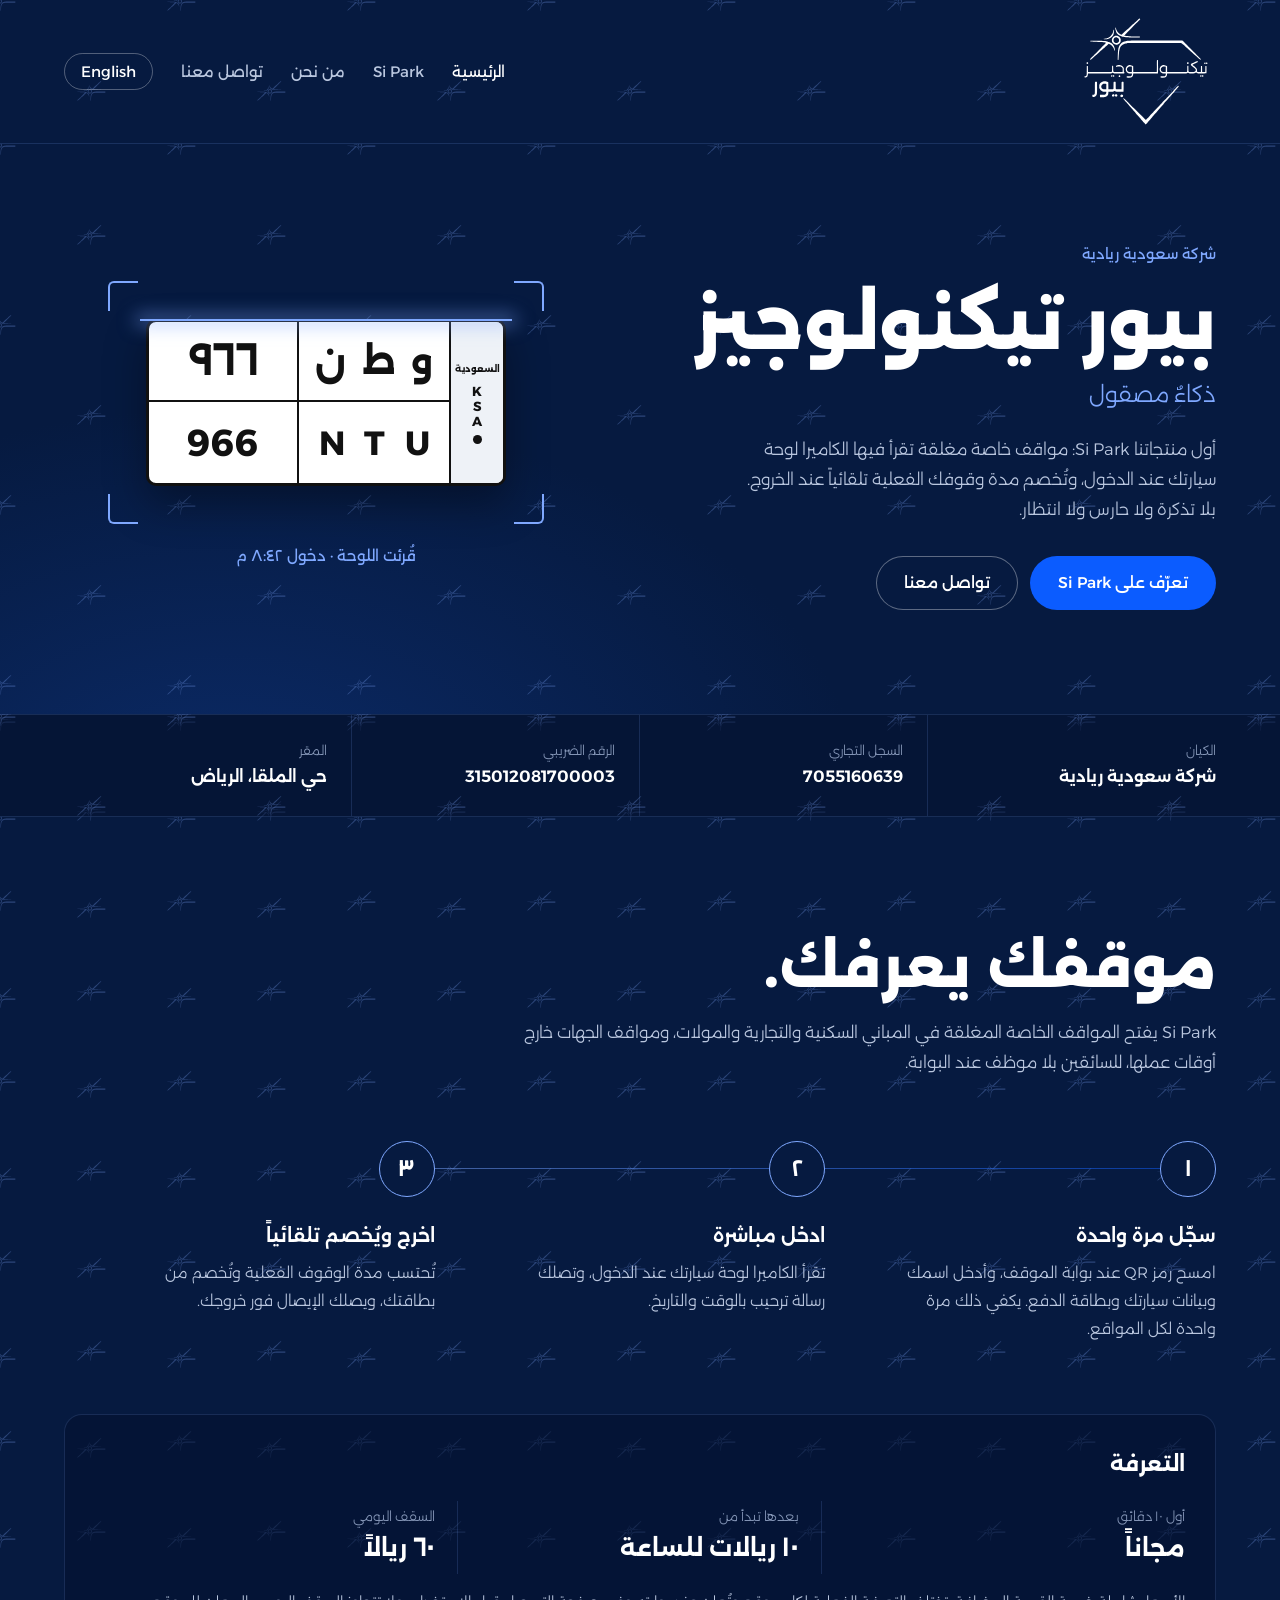
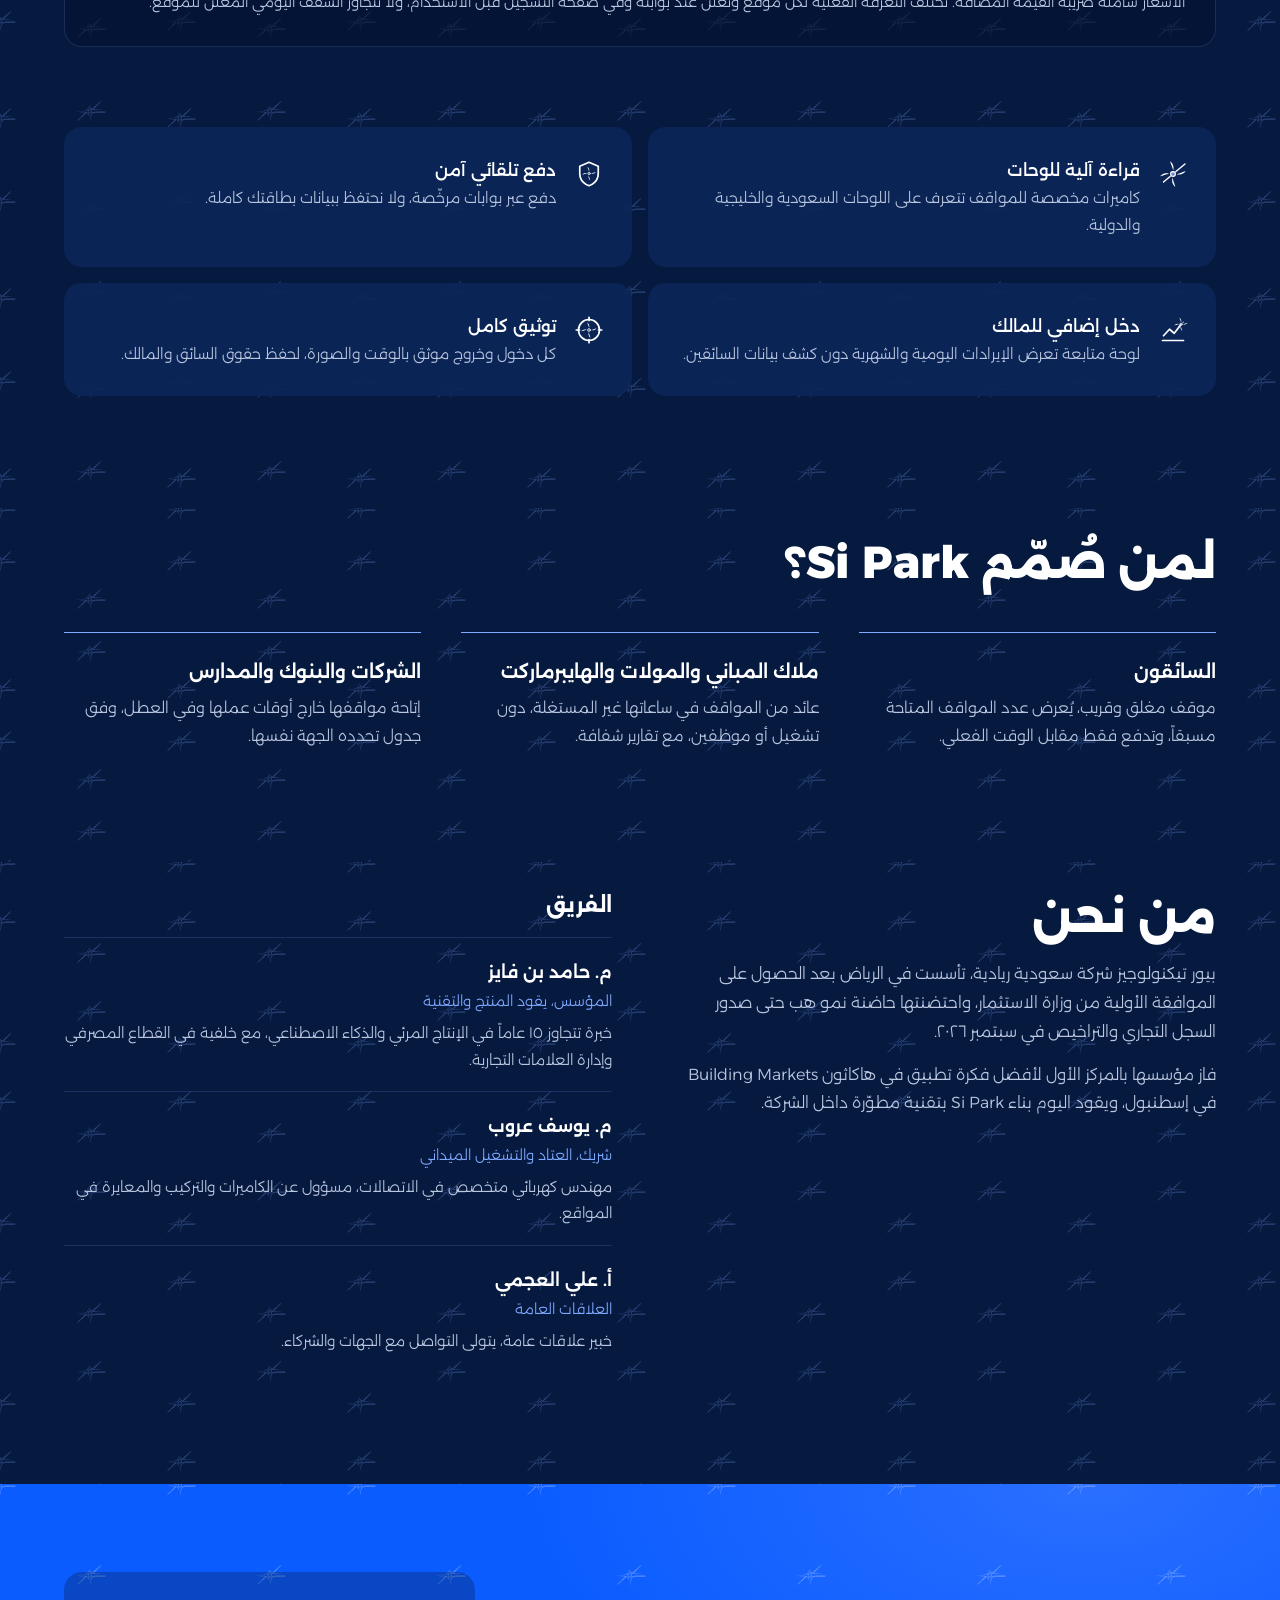
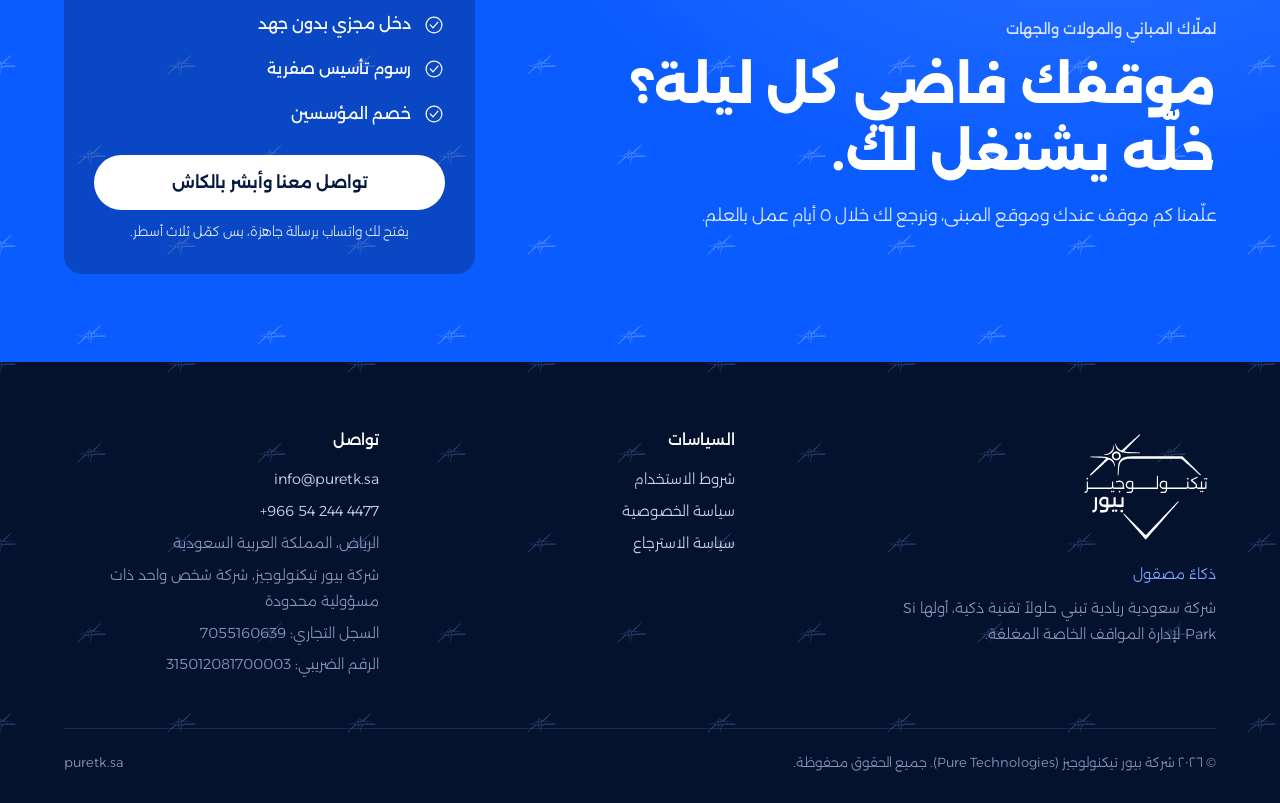
==== commit e6305e6e: "Add pricing, About and team, and legal entity form Co-Authored-By: Claude Opus 5.5 <noreply@anthropi" ====
--- a/index.html
+++ b/index.html
@@ -22,7 +22,7 @@
 <header class="site-header"><div class="wrap">
   <a class="brand" href="index.html"><img src="assets/logo-ar-white.svg" alt="Pure Technologies" width="140"></a>
   <button class="menu-btn" aria-expanded="false" onclick="var n=document.querySelector('nav.main');n.classList.toggle('open');this.setAttribute('aria-expanded',n.classList.contains('open'))">القائمة</button>
-  <nav class="main"><a href="index.html" aria-current="page">الرئيسية</a><a href="index.html#sipark">Si Park</a><a href="contact.html">تواصل معنا</a><a class="lang" href="en/index.html" hreflang="en">English</a></nav>
+  <nav class="main"><a href="index.html" aria-current="page">الرئيسية</a><a href="index.html#sipark">Si Park</a><a href="index.html#about">من نحن</a><a href="contact.html">تواصل معنا</a><a class="lang" href="en/index.html" hreflang="en">English</a></nav>
 </div></header>
 <main>
 
@@ -52,12 +52,20 @@
 <section class="sipark" id="sipark"><div class="wrap">
   <div class="sp-head"><h2>موقفك يعرفك.</h2><p><bdi>Si Park</bdi> يفتح المواقف الخاصة المغلقة في المباني السكنية والتجارية والمولات، ومواقف الجهات خارج أوقات عملها، للسائقين بلا موظف عند البوابة.</p></div>
   <ol class="journey"><li class="step"><span class="n">١</span><h3>سجّل مرة واحدة</h3><p>امسح رمز QR عند بوابة الموقف، وأدخل اسمك وبيانات سيارتك وبطاقة الدفع. يكفي ذلك مرة واحدة لكل المواقع.</p></li><li class="step"><span class="n">٢</span><h3>ادخل مباشرة</h3><p>تقرأ الكاميرا لوحة سيارتك عند الدخول، وتصلك رسالة ترحيب بالوقت والتاريخ.</p></li><li class="step"><span class="n">٣</span><h3>اخرج ويُخصم تلقائياً</h3><p>تُحتسب مدة الوقوف الفعلية وتُخصم من بطاقتك، ويصلك الإيصال فور خروجك.</p></li></ol>
+  <div class="pricing" id="pricing"><h3>التعرفة</h3><div class="price-row"><div><small>أول ١٠ دقائق</small><strong>مجاناً</strong></div><div><small>بعدها تبدأ من</small><strong>١٠ ريالات للساعة</strong></div><div><small>السقف اليومي</small><strong>٦٠ ريالاً</strong></div></div><p>الأسعار شاملة ضريبة القيمة المضافة. تختلف التعرفة الفعلية لكل موقع وتُعلن عند بوابته وفي صفحة التسجيل قبل الاستخدام، ولا تتجاوز السقف اليومي المعلن للموقع.</p></div>
   <ul class="feats"><li><img src="assets/icons/svc-ai.svg" alt=""><div><h4>قراءة آلية للوحات</h4><p>كاميرات مخصصة للمواقف تتعرف على اللوحات السعودية والخليجية والدولية.</p></div></li><li><img src="assets/icons/val-security.svg" alt=""><div><h4>دفع تلقائي آمن</h4><p>دفع عبر بوابات مرخّصة، ولا نحتفظ ببيانات بطاقتك كاملة.</p></div></li><li><img src="assets/icons/svc-analytics.svg" alt=""><div><h4>دخل إضافي للمالك</h4><p>لوحة متابعة تعرض الإيرادات اليومية والشهرية دون كشف بيانات السائقين.</p></div></li><li><img src="assets/icons/val-precision.svg" alt=""><div><h4>توثيق كامل</h4><p>كل دخول وخروج موثق بالوقت والصورة، لحفظ حقوق السائق والمالك.</p></div></li></ul>
 </div></section>
 
 <section class="audience"><div class="wrap">
   <h2 class="sec-title">لمن صُمّم <bdi>Si Park</bdi>؟</h2>
   <ul class="aud"><li><h3>السائقون</h3><p>موقف مغلق وقريب، يُعرض عدد المواقف المتاحة مسبقاً، وتدفع فقط مقابل الوقت الفعلي.</p></li><li><h3>ملاك المباني والمولات والهايبرماركت</h3><p>عائد من المواقف في ساعاتها غير المستغلة، دون تشغيل أو موظفين، مع تقارير شفافة.</p></li><li><h3>الشركات والبنوك والمدارس</h3><p>إتاحة مواقفها خارج أوقات عملها وفي العطل، وفق جدول تحدده الجهة نفسها.</p></li></ul>
+</div></section>
+
+<section class="about" id="about"><div class="wrap">
+  <div class="about-grid">
+    <div><h2 class="sec-title">من نحن</h2><p>بيور تيكنولوجيز شركة سعودية ريادية، تأسست في الرياض بعد الحصول على الموافقة الأولية من وزارة الاستثمار، واحتضنتها حاضنة نمو هب حتى صدور السجل التجاري والتراخيص في سبتمبر ٢٠٢٦.</p><p>فاز مؤسسها بالمركز الأول لأفضل فكرة تطبيق في هاكاثون Building Markets في إسطنبول، ويقود اليوم بناء <bdi>Si Park</bdi> بتقنية مطوّرة داخل الشركة.</p></div>
+    <div><h3 class="team-title">الفريق</h3><ul class="team"><li><h3>م. حامد بن فايز</h3><span class="role">المؤسس، يقود المنتج والتقنية</span><p>خبرة تتجاوز ١٥ عاماً في الإنتاج المرئي والذكاء الاصطناعي، مع خلفية في القطاع المصرفي وإدارة العلامات التجارية.</p></li><li><h3>م. يوسف عروب</h3><span class="role">شريك، العتاد والتشغيل الميداني</span><p>مهندس كهربائي متخصص في الاتصالات، مسؤول عن الكاميرات والتركيب والمعايرة في المواقع.</p></li><li><h3>أ. علي العجمي</h3><span class="role">العلاقات العامة</span><p>خبير علاقات عامة، يتولى التواصل مع الجهات والشركاء.</p></li></ul></div>
+  </div>
 </div></section>
 
 <section class="closing"><div class="wrap closing-in">
@@ -83,6 +91,7 @@
       <li><a href="mailto:info@puretk.sa">info@puretk.sa</a></li>
       <li><a href="https://wa.me/966542444477" rel="noopener"><span class="ltr">+966 54 244 4477</span></a></li>
       <li>الرياض، المملكة العربية السعودية</li>
+      <li>شركة بيور تيكنولوجيز، شركة شخص واحد ذات مسؤولية محدودة</li>
       <li>السجل التجاري: <span class="ltr">7055160639</span></li>
       <li>الرقم الضريبي: <span class="ltr">315012081700003</span></li>
     </ul></div>
--- a/assets/style.css
+++ b/assets/style.css
@@ -199,3 +199,42 @@
   .closing-act{padding:22px}
 }
 @media (prefers-reduced-motion:reduce){html{scroll-behavior:auto}.beam{animation:none;top:50%}}
+
+/* ---------- brand pattern: Neural Star lattice, 30% opacity ---------- */
+:root{--pat-dark:url("pattern-dark.svg");--pat-light:url("pattern-light.svg");--pat-blue:url("pattern-blue.svg")}
+body,.site-header,.sipark,.audience,.facts-band{background-image:var(--pat-dark);background-repeat:repeat;background-size:180px 180px}
+.hero{background-image:var(--pat-dark),radial-gradient(900px 560px at 18% 115%,var(--navy-3) 0%,rgba(6,26,64,0) 70%);background-size:180px 180px,auto;background-repeat:repeat,no-repeat}
+.page-head{background-image:var(--pat-dark),radial-gradient(700px 360px at 15% 120%,var(--navy-3) 0%,rgba(6,26,64,0) 70%);background-size:180px 180px,auto;background-repeat:repeat,no-repeat}
+.closing{background-image:var(--pat-blue),radial-gradient(800px 420px at 85% 0%,#2A6FFF 0%,rgba(11,92,255,0) 70%);background-size:180px 180px,auto;background-repeat:repeat,no-repeat}
+.site-footer{background-image:var(--pat-dark);background-size:180px 180px}
+main>section:not([class]){background-image:var(--pat-light);background-size:220px 220px}
+.feats li{background-color:rgba(11,37,88,.92)}
+.contact-item,.toc{background-color:rgba(255,255,255,.96)}
+
+/* pricing */
+.pricing{margin-top:72px;border:1px solid var(--hair);border-radius:var(--r);padding:30px;background:rgba(4,18,46,.55)}
+.pricing h3{font-size:1.3rem;font-weight:700}
+.price-row{display:grid;grid-template-columns:repeat(3,1fr);margin-top:18px}
+.price-row div{padding:4px 22px;border-inline-start:1px solid var(--hair)}
+.price-row div:first-child{border-inline-start:0;padding-inline-start:0}
+.price-row small{display:block;color:var(--dim);font-size:.82rem}
+.price-row strong{font-size:1.45rem;font-weight:700;color:#fff}
+.pricing p{color:var(--soft);font-size:.9rem;margin-top:16px}
+/* about */
+.about{padding:24px 0 112px}
+.about-grid{display:grid;grid-template-columns:1fr 1fr;gap:56px}
+.about-grid>div>p{color:var(--soft);margin-top:14px}
+.team-title{font-size:1.3rem;font-weight:700}
+.team{list-style:none;margin-top:14px}
+.team li{padding:18px 0;border-top:1px solid var(--hair)}
+.team h3{font-size:1.08rem;font-weight:600}
+.team .role{color:var(--sky);font-size:.9rem}
+.team p{color:var(--soft);font-size:.92rem;margin-top:4px}
+.about{background-image:var(--pat-dark);background-size:180px 180px}
+@media (max-width:960px){
+  .price-row{grid-template-columns:1fr}
+  .price-row div{border-inline-start:0;padding:12px 0;border-top:1px solid var(--hair)}
+  .price-row div:first-child{border-top:0}
+  .about-grid{grid-template-columns:1fr;gap:28px}
+  .about{padding:8px 0 72px}
+}
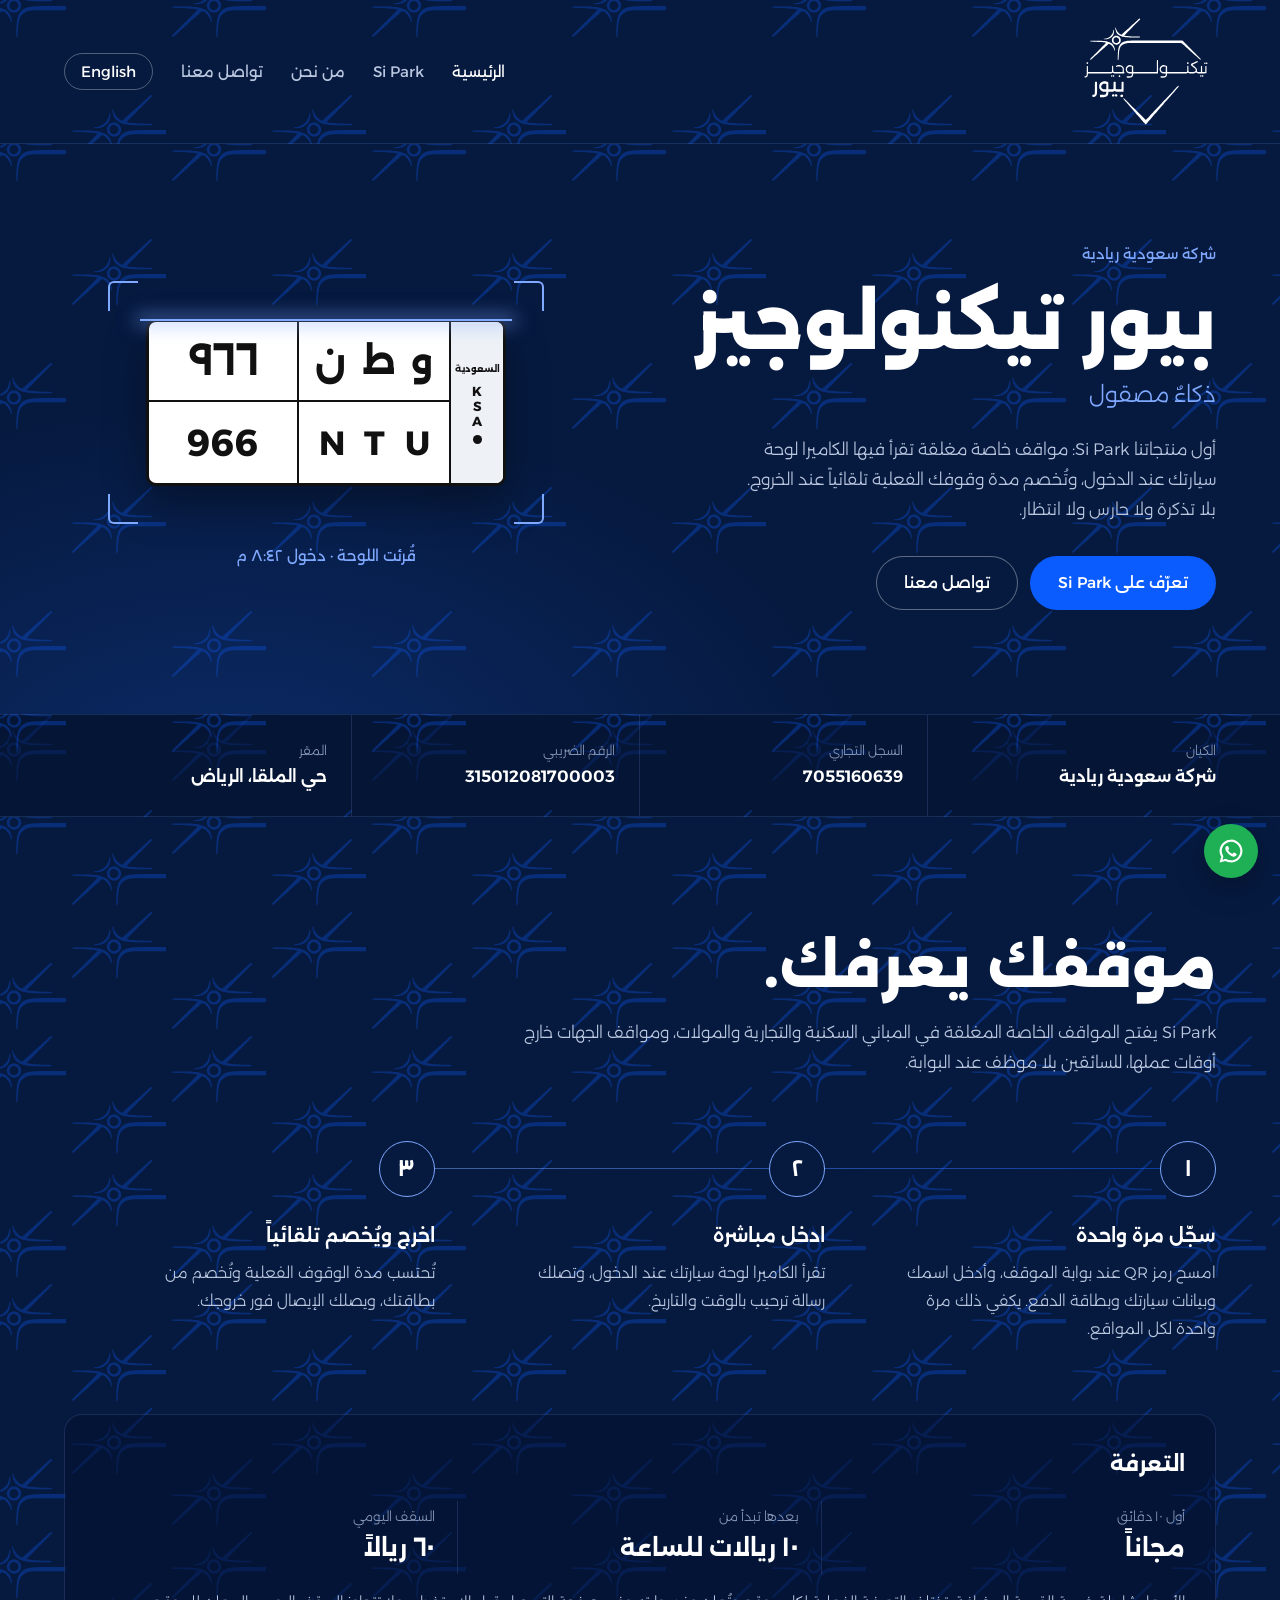
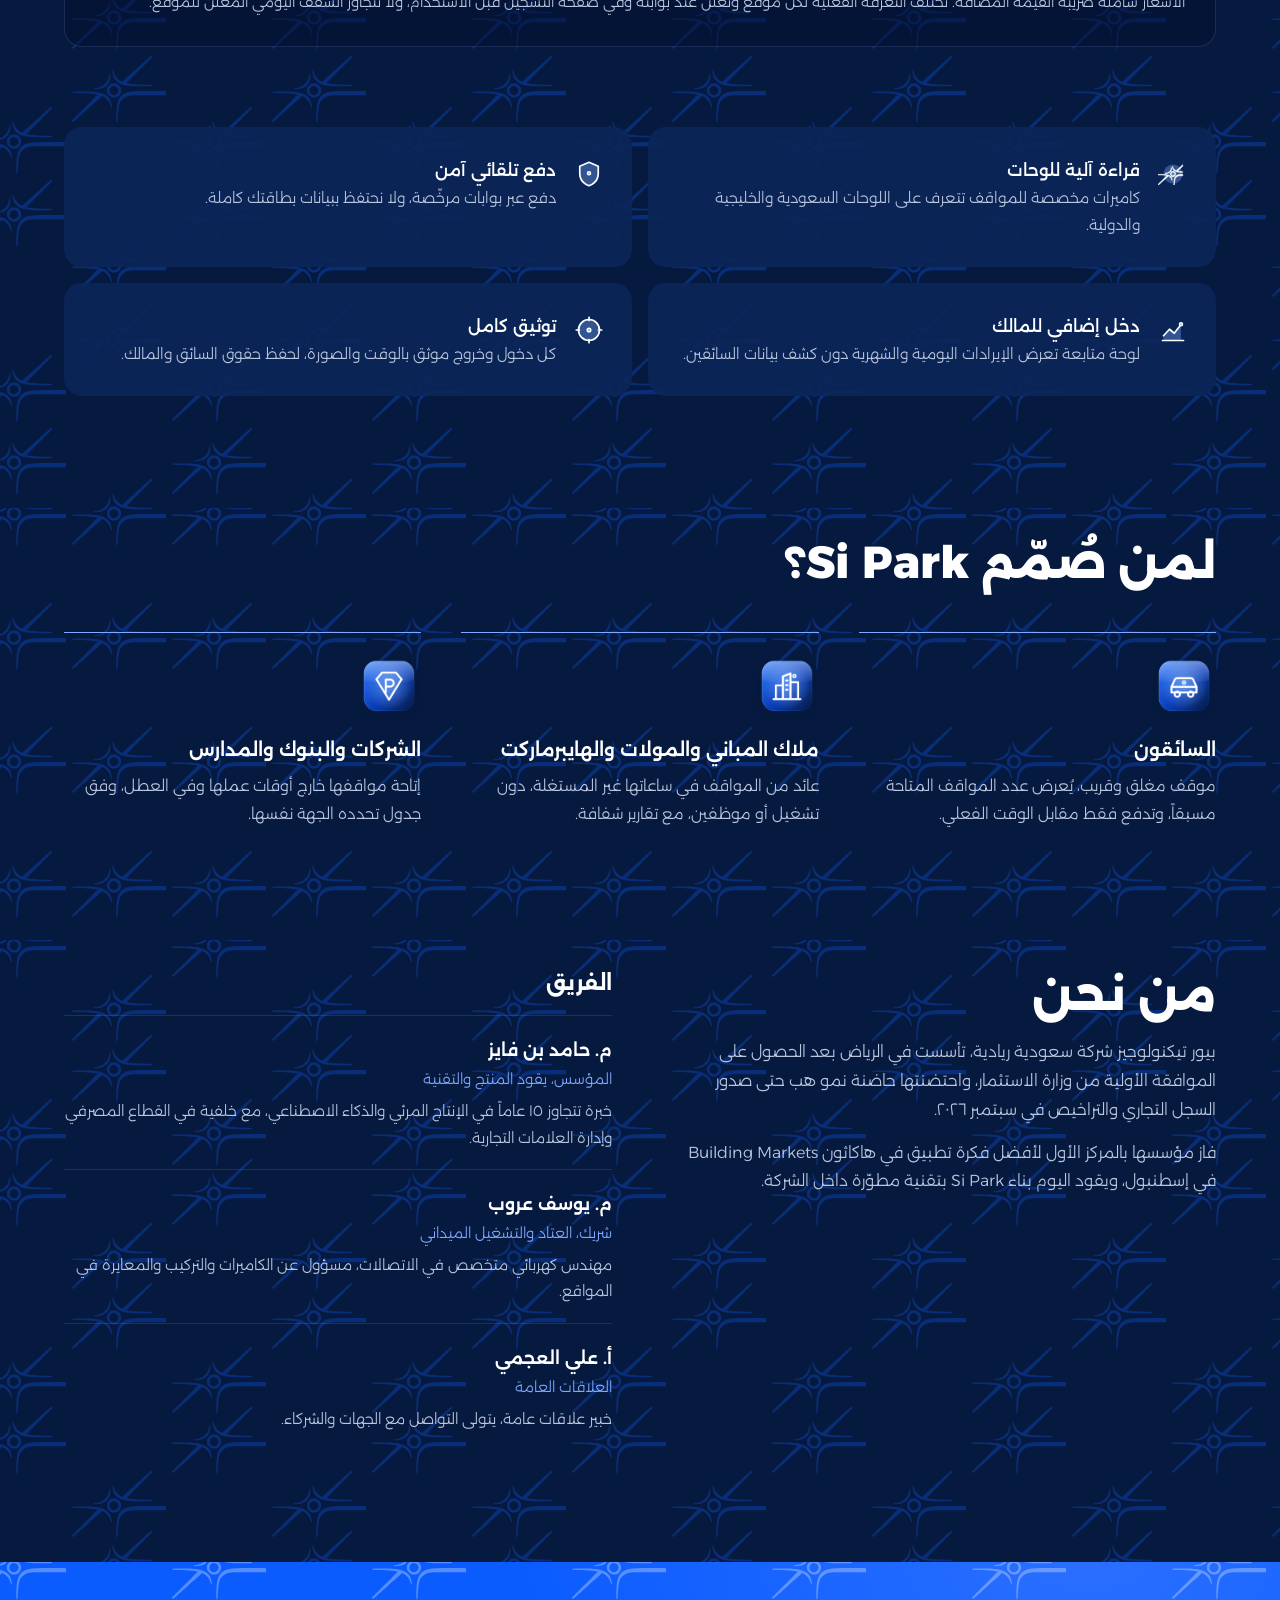
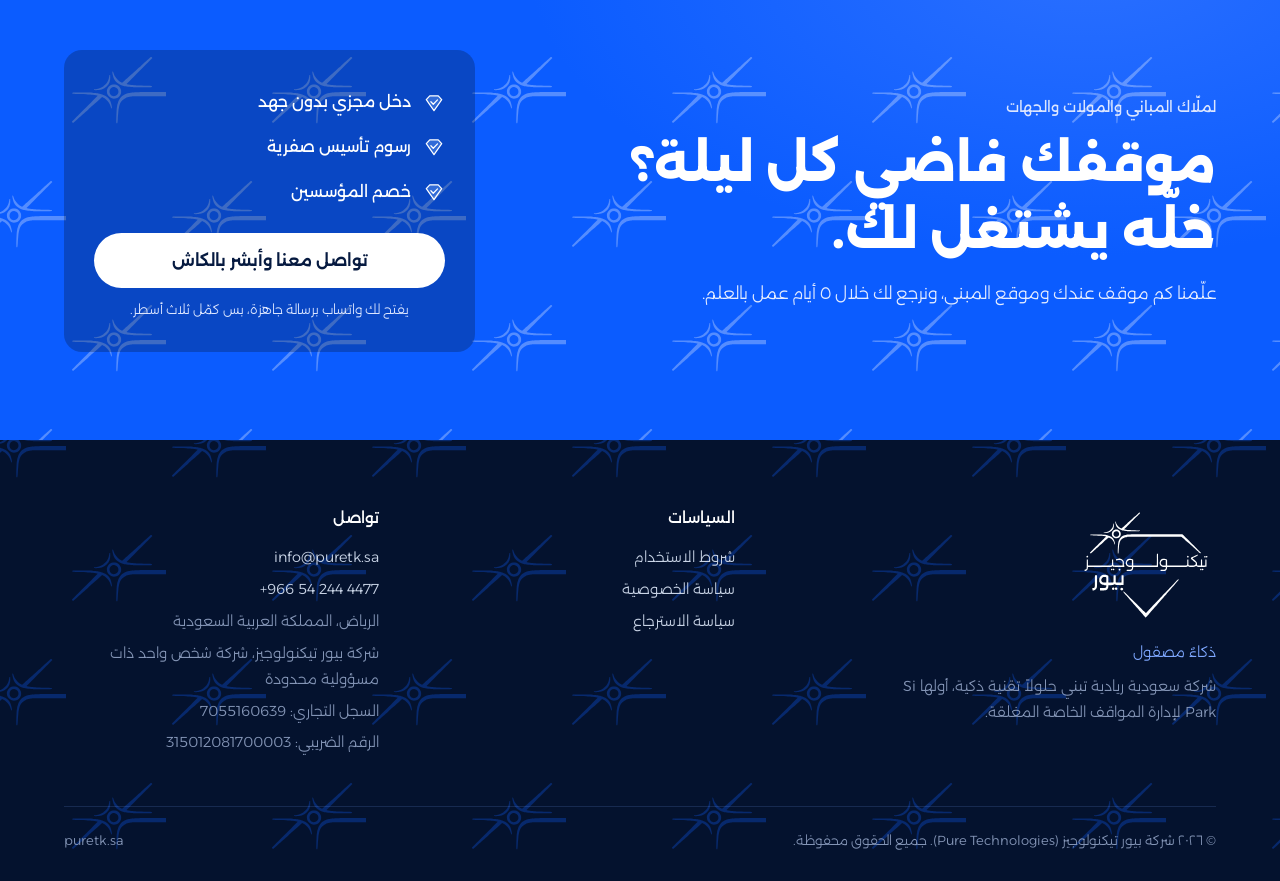
==== commit 48646d17: "Apply brand v3: official Pattern A at 30%, smart-mobility 3D icons Co-Authored-By: Claude Opus 5.5 <" ====
--- a/index.html
+++ b/index.html
@@ -5,6 +5,7 @@
 <meta name="viewport" content="width=device-width,initial-scale=1">
 <title>Pure Technologies | ذكاءٌ مصقول</title>
 <meta name="description" content="Pure Technologies شركة سعودية ريادية، ومنتجها Si Park لمواقف خاصة مغلقة تُحسب وتُخصم تلقائياً بقراءة اللوحة.">
+<link rel="canonical" href="https://puretk.sa/">
 <link rel="alternate" hreflang="ar" href="https://puretk.sa/">
 <link rel="alternate" hreflang="en" href="https://puretk.sa/en/">
 <link rel="icon" href="assets/favicon.svg" type="image/svg+xml">
@@ -58,7 +59,7 @@
 
 <section class="audience"><div class="wrap">
   <h2 class="sec-title">لمن صُمّم <bdi>Si Park</bdi>؟</h2>
-  <ul class="aud"><li><h3>السائقون</h3><p>موقف مغلق وقريب، يُعرض عدد المواقف المتاحة مسبقاً، وتدفع فقط مقابل الوقت الفعلي.</p></li><li><h3>ملاك المباني والمولات والهايبرماركت</h3><p>عائد من المواقف في ساعاتها غير المستغلة، دون تشغيل أو موظفين، مع تقارير شفافة.</p></li><li><h3>الشركات والبنوك والمدارس</h3><p>إتاحة مواقفها خارج أوقات عملها وفي العطل، وفق جدول تحدده الجهة نفسها.</p></li></ul>
+  <ul class="aud"><li><img class="aud-ic" src="assets/icons/glass/mob-car.png" alt="" width="64" height="64"><h3>السائقون</h3><p>موقف مغلق وقريب، يُعرض عدد المواقف المتاحة مسبقاً، وتدفع فقط مقابل الوقت الفعلي.</p></li><li><img class="aud-ic" src="assets/icons/glass/mob-city.png" alt="" width="64" height="64"><h3>ملاك المباني والمولات والهايبرماركت</h3><p>عائد من المواقف في ساعاتها غير المستغلة، دون تشغيل أو موظفين، مع تقارير شفافة.</p></li><li><img class="aud-ic" src="assets/icons/glass/mob-parking.png" alt="" width="64" height="64"><h3>الشركات والبنوك والمدارس</h3><p>إتاحة مواقفها خارج أوقات عملها وفي العطل، وفق جدول تحدده الجهة نفسها.</p></li></ul>
 </div></section>
 
 <section class="about" id="about"><div class="wrap">
--- a/assets/style.css
+++ b/assets/style.css
@@ -200,14 +200,14 @@
 }
 @media (prefers-reduced-motion:reduce){html{scroll-behavior:auto}.beam{animation:none;top:50%}}
 
-/* ---------- brand pattern: Neural Star lattice, 30% opacity ---------- */
+/* ---------- brand pattern: Official Pattern A (Star Monogram), 30% opacity ---------- */
 :root{--pat-dark:url("pattern-dark.svg");--pat-light:url("pattern-light.svg");--pat-blue:url("pattern-blue.svg")}
-body,.site-header,.sipark,.audience,.facts-band{background-image:var(--pat-dark);background-repeat:repeat;background-size:180px 180px}
-.hero{background-image:var(--pat-dark),radial-gradient(900px 560px at 18% 115%,var(--navy-3) 0%,rgba(6,26,64,0) 70%);background-size:180px 180px,auto;background-repeat:repeat,no-repeat}
-.page-head{background-image:var(--pat-dark),radial-gradient(700px 360px at 15% 120%,var(--navy-3) 0%,rgba(6,26,64,0) 70%);background-size:180px 180px,auto;background-repeat:repeat,no-repeat}
-.closing{background-image:var(--pat-blue),radial-gradient(800px 420px at 85% 0%,#2A6FFF 0%,rgba(11,92,255,0) 70%);background-size:180px 180px,auto;background-repeat:repeat,no-repeat}
-.site-footer{background-image:var(--pat-dark);background-size:180px 180px}
-main>section:not([class]){background-image:var(--pat-light);background-size:220px 220px}
+body,.site-header,.sipark,.audience,.facts-band{background-image:var(--pat-dark);background-repeat:repeat;background-size:200px 248px}
+.hero{background-image:var(--pat-dark),radial-gradient(900px 560px at 18% 115%,var(--navy-3) 0%,rgba(6,26,64,0) 70%);background-size:200px 248px,auto;background-repeat:repeat,no-repeat}
+.page-head{background-image:var(--pat-dark),radial-gradient(700px 360px at 15% 120%,var(--navy-3) 0%,rgba(6,26,64,0) 70%);background-size:200px 248px,auto;background-repeat:repeat,no-repeat}
+.closing{background-image:var(--pat-blue),radial-gradient(800px 420px at 85% 0%,#2A6FFF 0%,rgba(11,92,255,0) 70%);background-size:200px 248px,auto;background-repeat:repeat,no-repeat}
+.site-footer{background-image:var(--pat-dark);background-size:200px 248px}
+main>section:not([class]){background-image:var(--pat-light);background-size:200px 248px}
 .feats li{background-color:rgba(11,37,88,.92)}
 .contact-item,.toc{background-color:rgba(255,255,255,.96)}
 
@@ -230,7 +230,7 @@
 .team h3{font-size:1.08rem;font-weight:600}
 .team .role{color:var(--sky);font-size:.9rem}
 .team p{color:var(--soft);font-size:.92rem;margin-top:4px}
-.about{background-image:var(--pat-dark);background-size:180px 180px}
+.about{background-image:var(--pat-dark);background-size:200px 248px}
 @media (max-width:960px){
   .price-row{grid-template-columns:1fr}
   .price-row div{border-inline-start:0;padding:12px 0;border-top:1px solid var(--hair)}
@@ -238,3 +238,5 @@
   .about-grid{grid-template-columns:1fr;gap:28px}
   .about{padding:8px 0 72px}
 }
+/* v3 icon set: 3D-glass audience icons */
+.aud-ic{display:block;width:64px;height:64px;margin-bottom:14px;border-radius:16px}
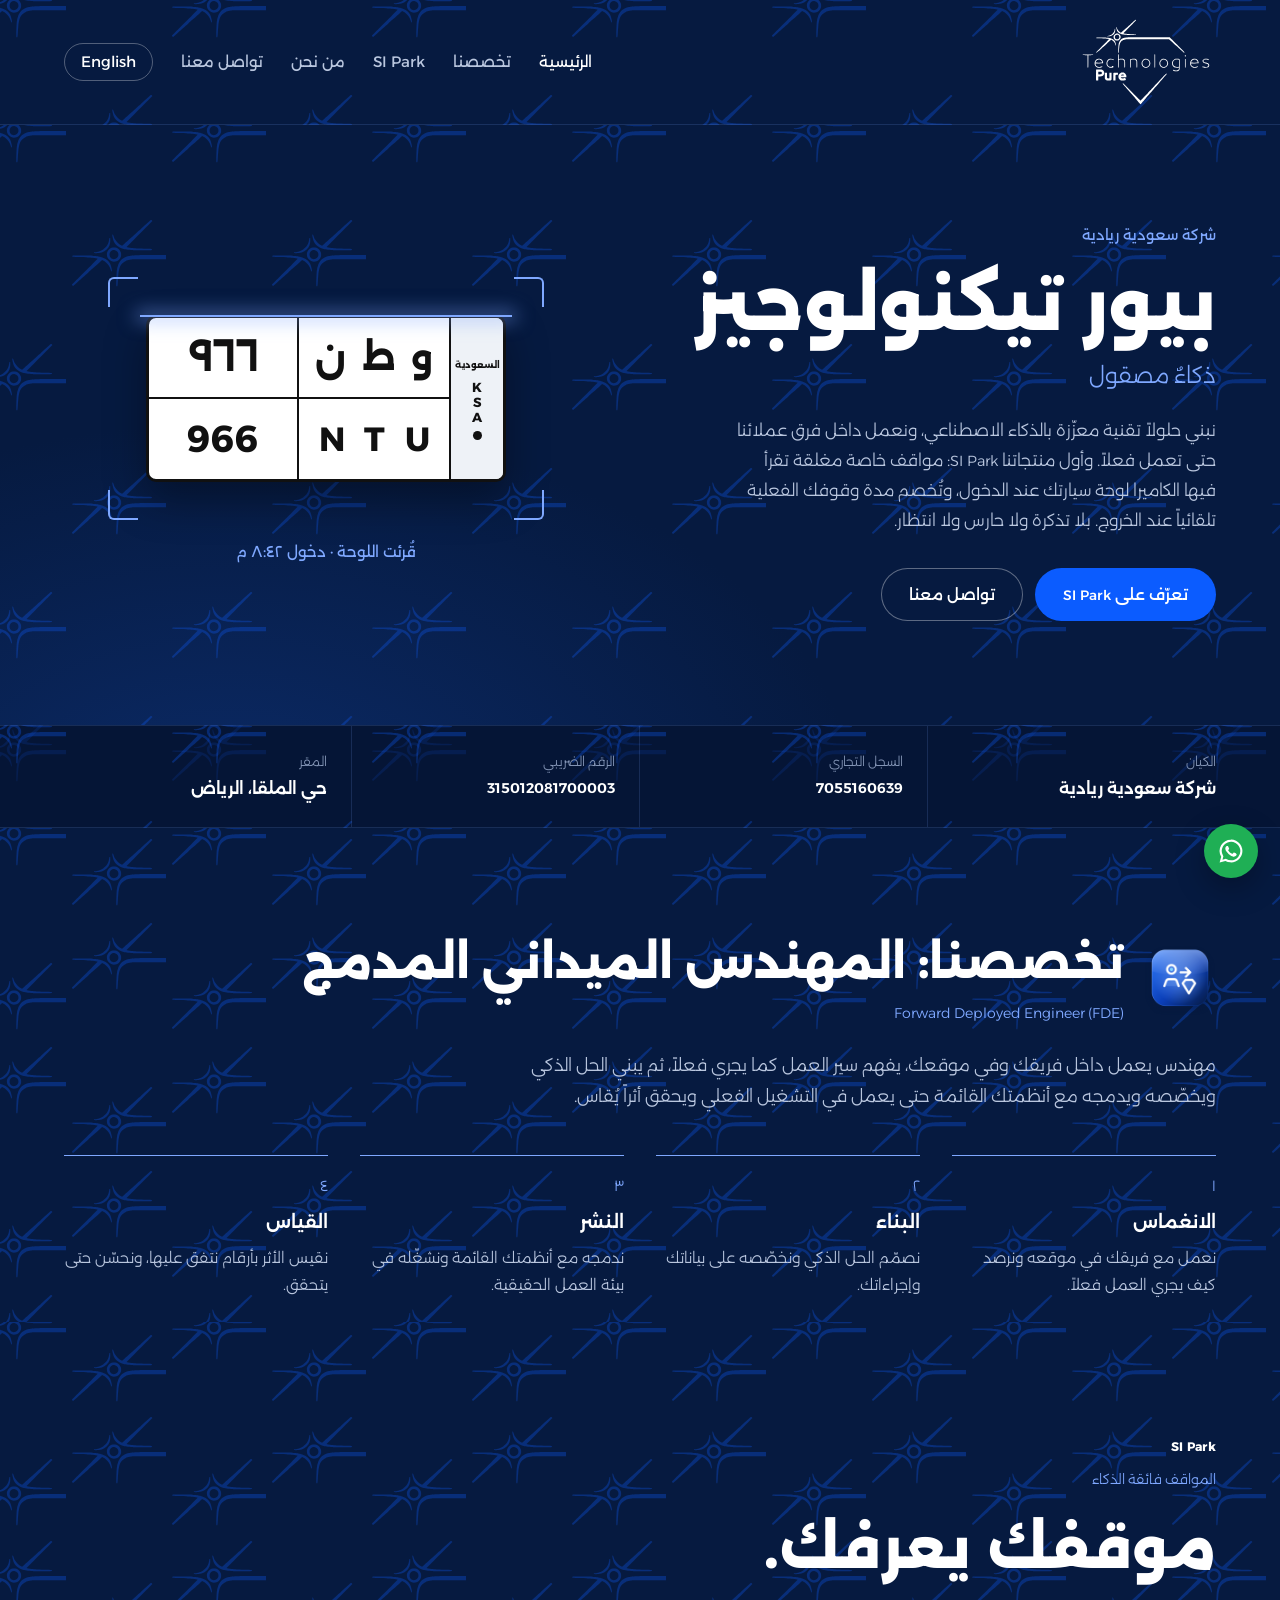
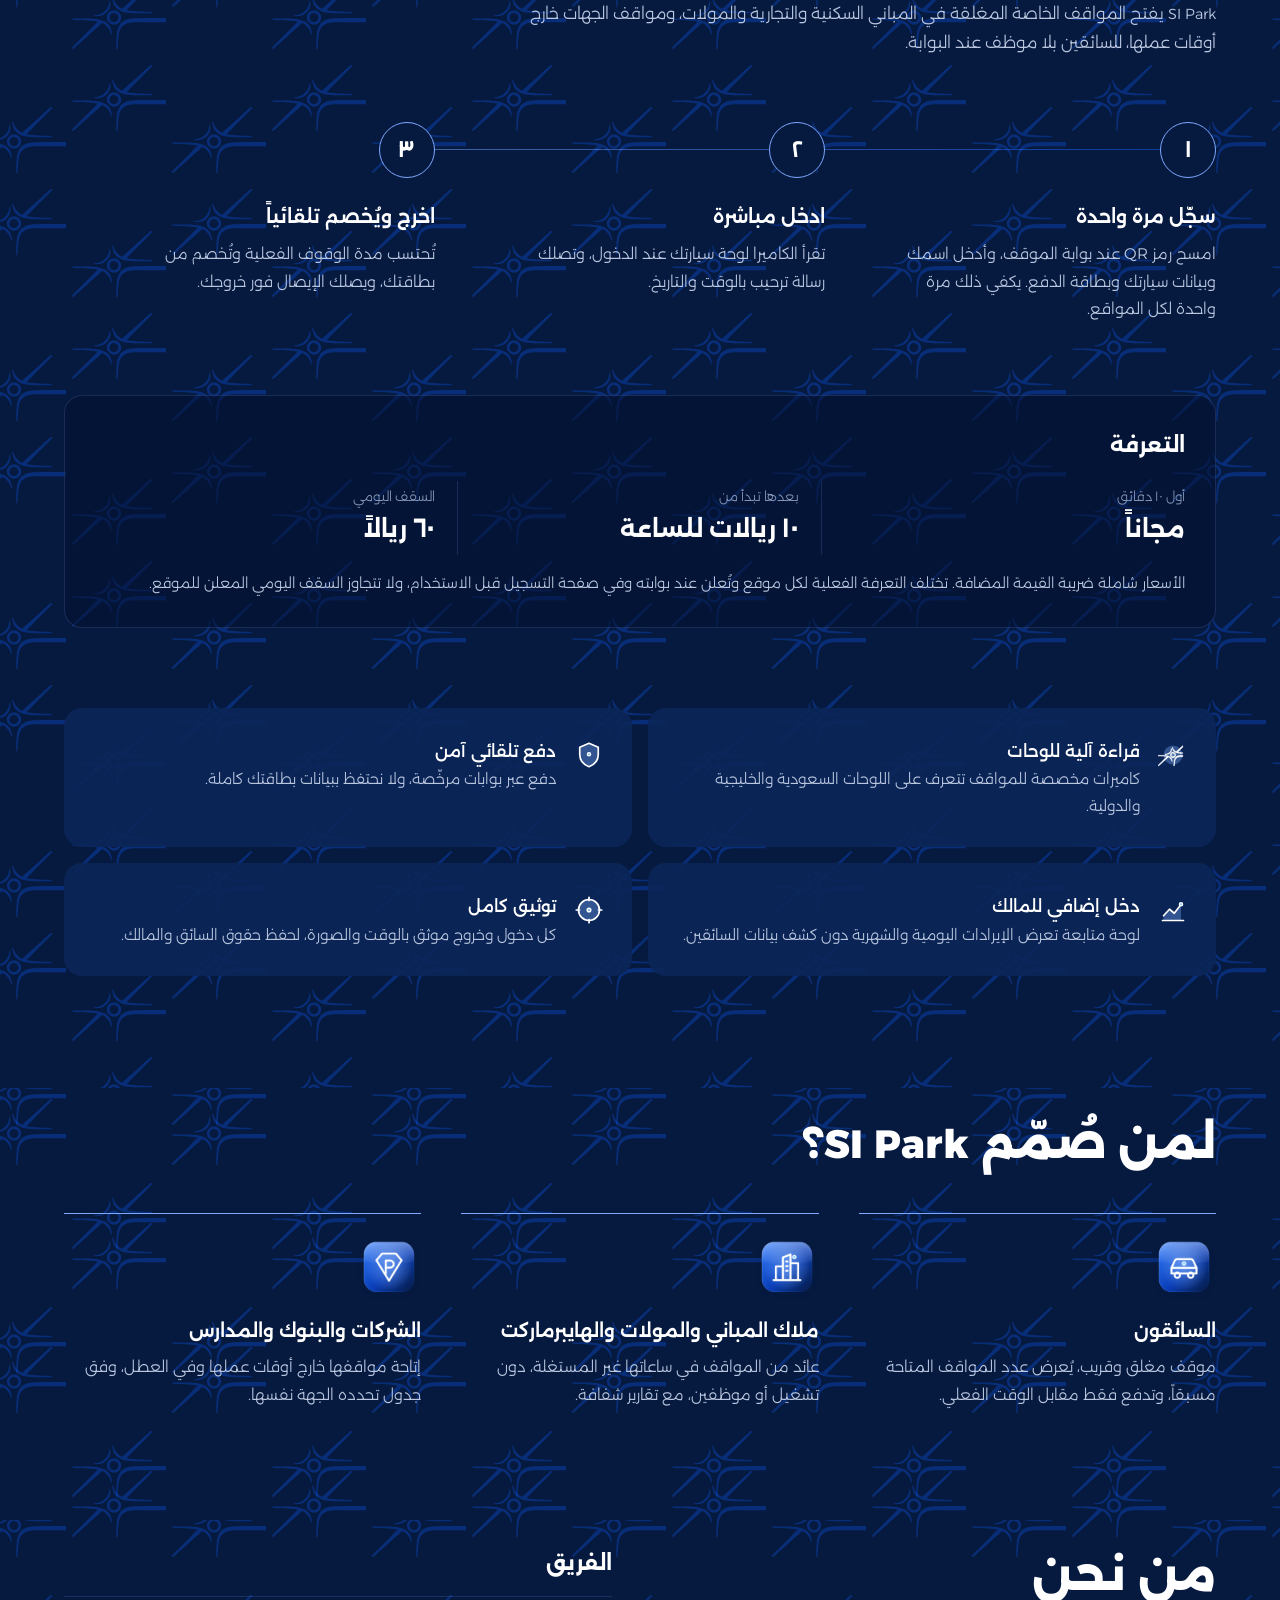
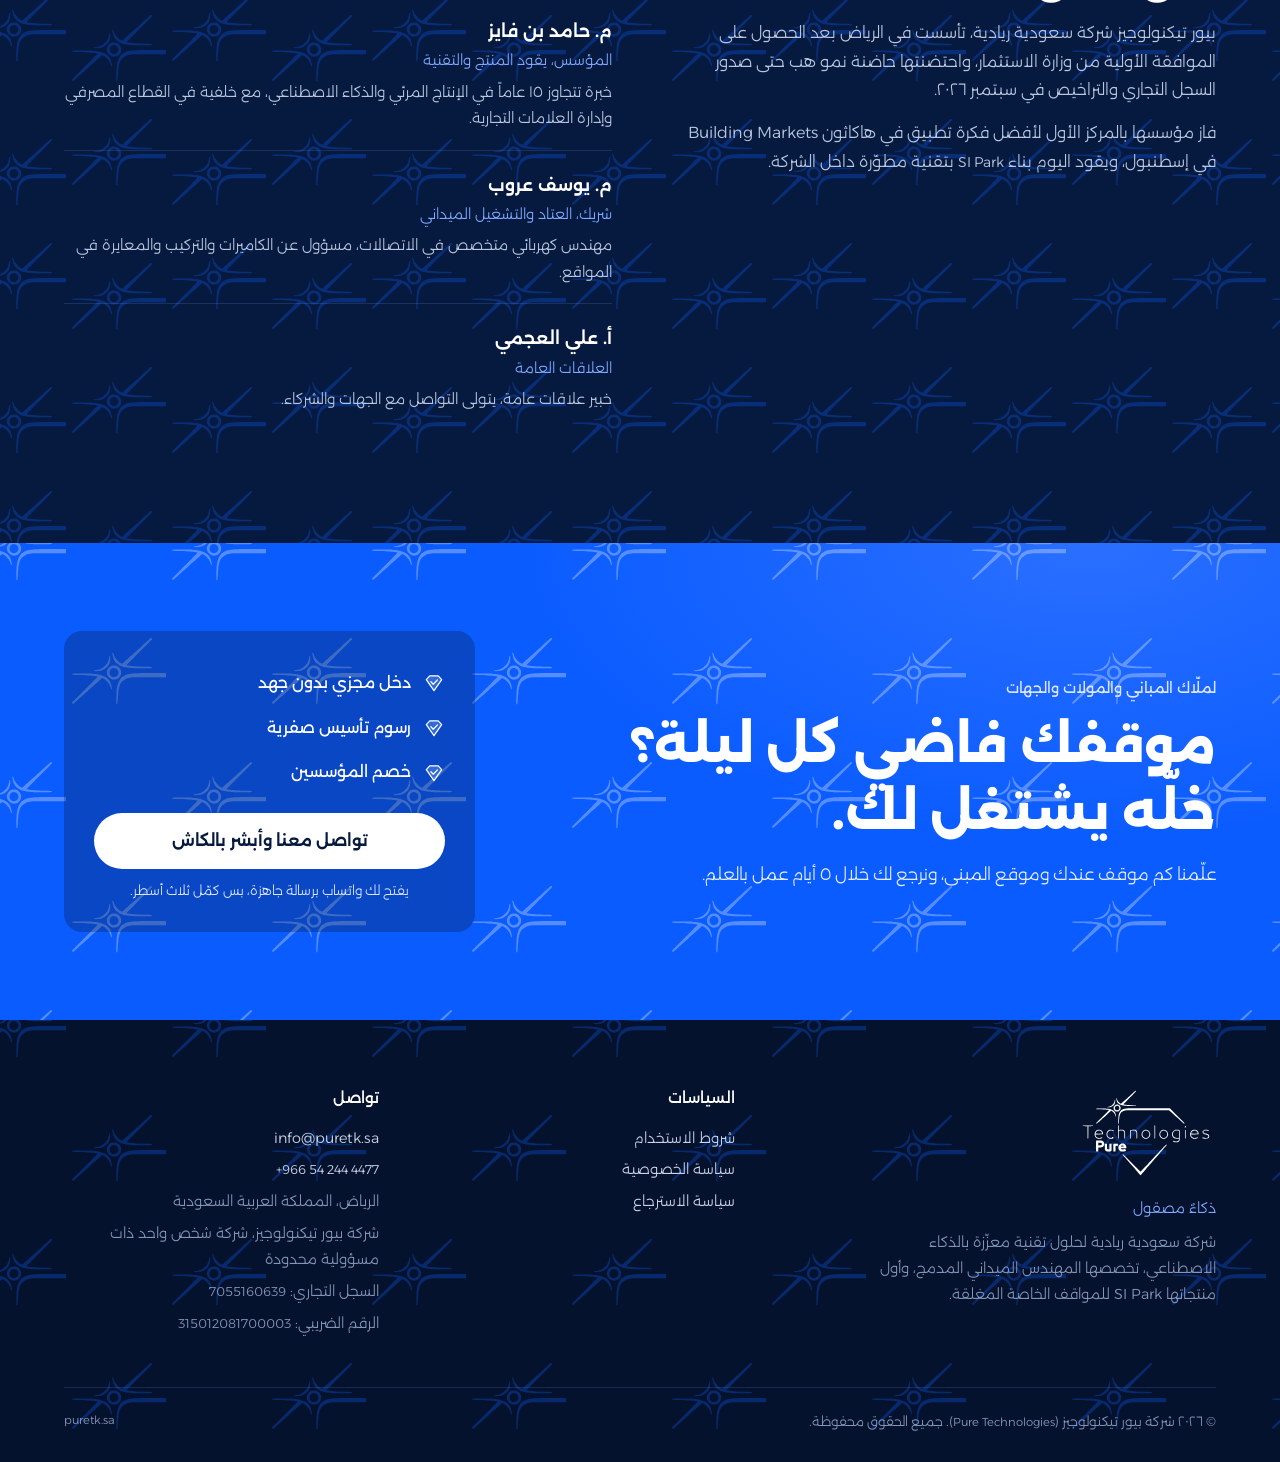
==== commit ad37cc22: "Brand v3.0: English logo only, SI Park naming, FDE specialty section, 88% Latin pairing Co-Authored-" ====
--- a/index.html
+++ b/index.html
@@ -4,7 +4,7 @@
 <meta charset="utf-8">
 <meta name="viewport" content="width=device-width,initial-scale=1">
 <title>Pure Technologies | ذكاءٌ مصقول</title>
-<meta name="description" content="Pure Technologies شركة سعودية ريادية، ومنتجها Si Park لمواقف خاصة مغلقة تُحسب وتُخصم تلقائياً بقراءة اللوحة.">
+<meta name="description" content="Pure Technologies شركة سعودية ريادية، ومنتجها SI Park لمواقف خاصة مغلقة تُحسب وتُخصم تلقائياً بقراءة اللوحة.">
 <link rel="canonical" href="https://puretk.sa/">
 <link rel="alternate" hreflang="ar" href="https://puretk.sa/">
 <link rel="alternate" hreflang="en" href="https://puretk.sa/en/">
@@ -12,7 +12,7 @@
 <link rel="apple-touch-icon" href="assets/apple-touch-icon.png">
 <meta name="theme-color" content="#061A40">
 <meta property="og:title" content="Pure Technologies | ذكاءٌ مصقول">
-<meta property="og:description" content="Pure Technologies شركة سعودية ريادية، ومنتجها Si Park لمواقف خاصة مغلقة تُحسب وتُخصم تلقائياً بقراءة اللوحة.">
+<meta property="og:description" content="Pure Technologies شركة سعودية ريادية، ومنتجها SI Park لمواقف خاصة مغلقة تُحسب وتُخصم تلقائياً بقراءة اللوحة.">
 <meta property="og:type" content="website">
 <link rel="preconnect" href="https://fonts.googleapis.com">
 <link rel="preconnect" href="https://fonts.gstatic.com" crossorigin>
@@ -21,9 +21,9 @@
 </head>
 <body>
 <header class="site-header"><div class="wrap">
-  <a class="brand" href="index.html"><img src="assets/logo-ar-white.svg" alt="Pure Technologies" width="140"></a>
+  <a class="brand" href="index.html"><img src="assets/logo-en-white.svg" alt="Pure Technologies" width="140"></a>
   <button class="menu-btn" aria-expanded="false" onclick="var n=document.querySelector('nav.main');n.classList.toggle('open');this.setAttribute('aria-expanded',n.classList.contains('open'))">القائمة</button>
-  <nav class="main"><a href="index.html" aria-current="page">الرئيسية</a><a href="index.html#sipark">Si Park</a><a href="index.html#about">من نحن</a><a href="contact.html">تواصل معنا</a><a class="lang" href="en/index.html" hreflang="en">English</a></nav>
+  <nav class="main"><a href="index.html" aria-current="page">الرئيسية</a><a href="index.html#fde">تخصصنا</a><a href="index.html#sipark">SI Park</a><a href="index.html#about">من نحن</a><a href="contact.html">تواصل معنا</a><a class="lang" href="en/index.html" hreflang="en">English</a></nav>
 </div></header>
 <main>
 
@@ -32,8 +32,8 @@
     <span class="eyebrow">شركة سعودية ريادية</span>
     <h1>بيور تيكنولوجيز</h1>
     <div class="tg">ذكاءٌ مصقول</div>
-    <p class="lead">أول منتجاتنا <bdi>Si Park</bdi>: مواقف خاصة مغلقة تقرأ فيها الكاميرا لوحة سيارتك عند الدخول، وتُخصم مدة وقوفك الفعلية تلقائياً عند الخروج. بلا تذكرة ولا حارس ولا انتظار.</p>
-    <div class="cta"><a class="btn" href="#sipark">تعرّف على <bdi>Si Park</bdi></a><a class="btn btn-out" href="contact.html">تواصل معنا</a></div>
+    <p class="lead">نبني حلولاً تقنية معزّزة بالذكاء الاصطناعي، ونعمل داخل فرق عملائنا حتى تعمل فعلاً. وأول منتجاتنا <bdi>SI Park</bdi>: مواقف خاصة مغلقة تقرأ فيها الكاميرا لوحة سيارتك عند الدخول، وتُخصم مدة وقوفك الفعلية تلقائياً عند الخروج. بلا تذكرة ولا حارس ولا انتظار.</p>
+    <div class="cta"><a class="btn" href="#sipark">تعرّف على <bdi>SI Park</bdi></a><a class="btn btn-out" href="contact.html">تواصل معنا</a></div>
   </div>
   <div class="hero-vis"><div class="scanner" aria-hidden="true">
       <span class="corner c1"></span><span class="corner c2"></span><span class="corner c3"></span><span class="corner c4"></span>
@@ -50,21 +50,28 @@
 
 <section class="facts-band"><div class="wrap"><div class="facts"><div><small>الكيان</small><strong>شركة سعودية ريادية</strong></div><div><small>السجل التجاري</small><strong class="ltr">7055160639</strong></div><div><small>الرقم الضريبي</small><strong class="ltr">315012081700003</strong></div><div><small>المقر</small><strong>حي الملقا، الرياض</strong></div></div></div></section>
 
+<section class="fde" id="fde"><div class="wrap">
+  <div class="fde-head"><img src="assets/icons/glass/svc-fde.png" alt="" width="72" height="72"><div><h2 class="sec-title">تخصصنا: المهندس الميداني المدمج</h2><p class="fde-term" lang="en" dir="ltr">Forward Deployed Engineer (FDE)</p></div></div>
+  <p class="fde-p">مهندس يعمل داخل فريقك وفي موقعك، يفهم سير العمل كما يجري فعلاً، ثم يبني الحل الذكي ويخصّصه ويدمجه مع أنظمتك القائمة حتى يعمل في التشغيل الفعلي ويحقق أثراً يُقاس.</p>
+  <ol class="fde-steps"><li><h3>الانغماس</h3><p>نعمل مع فريقك في موقعه ونرصد كيف يجري العمل فعلاً.</p></li><li><h3>البناء</h3><p>نصمّم الحل الذكي ونخصّصه على بياناتك وإجراءاتك.</p></li><li><h3>النشر</h3><p>ندمجه مع أنظمتك القائمة ونشغّله في بيئة العمل الحقيقية.</p></li><li><h3>القياس</h3><p>نقيس الأثر بأرقام نتفق عليها، ونحسّن حتى يتحقق.</p></li></ol>
+</div></section>
+
 <section class="sipark" id="sipark"><div class="wrap">
-  <div class="sp-head"><h2>موقفك يعرفك.</h2><p><bdi>Si Park</bdi> يفتح المواقف الخاصة المغلقة في المباني السكنية والتجارية والمولات، ومواقف الجهات خارج أوقات عملها، للسائقين بلا موظف عند البوابة.</p></div>
+  <p class="sp-name"><span lang="en" dir="ltr"><bdi>SI Park</bdi></span><small>المواقف فائقة الذكاء</small></p>
+  <div class="sp-head"><h2>موقفك يعرفك.</h2><p><bdi>SI Park</bdi> يفتح المواقف الخاصة المغلقة في المباني السكنية والتجارية والمولات، ومواقف الجهات خارج أوقات عملها، للسائقين بلا موظف عند البوابة.</p></div>
   <ol class="journey"><li class="step"><span class="n">١</span><h3>سجّل مرة واحدة</h3><p>امسح رمز QR عند بوابة الموقف، وأدخل اسمك وبيانات سيارتك وبطاقة الدفع. يكفي ذلك مرة واحدة لكل المواقع.</p></li><li class="step"><span class="n">٢</span><h3>ادخل مباشرة</h3><p>تقرأ الكاميرا لوحة سيارتك عند الدخول، وتصلك رسالة ترحيب بالوقت والتاريخ.</p></li><li class="step"><span class="n">٣</span><h3>اخرج ويُخصم تلقائياً</h3><p>تُحتسب مدة الوقوف الفعلية وتُخصم من بطاقتك، ويصلك الإيصال فور خروجك.</p></li></ol>
   <div class="pricing" id="pricing"><h3>التعرفة</h3><div class="price-row"><div><small>أول ١٠ دقائق</small><strong>مجاناً</strong></div><div><small>بعدها تبدأ من</small><strong>١٠ ريالات للساعة</strong></div><div><small>السقف اليومي</small><strong>٦٠ ريالاً</strong></div></div><p>الأسعار شاملة ضريبة القيمة المضافة. تختلف التعرفة الفعلية لكل موقع وتُعلن عند بوابته وفي صفحة التسجيل قبل الاستخدام، ولا تتجاوز السقف اليومي المعلن للموقع.</p></div>
   <ul class="feats"><li><img src="assets/icons/svc-ai.svg" alt=""><div><h4>قراءة آلية للوحات</h4><p>كاميرات مخصصة للمواقف تتعرف على اللوحات السعودية والخليجية والدولية.</p></div></li><li><img src="assets/icons/val-security.svg" alt=""><div><h4>دفع تلقائي آمن</h4><p>دفع عبر بوابات مرخّصة، ولا نحتفظ ببيانات بطاقتك كاملة.</p></div></li><li><img src="assets/icons/svc-analytics.svg" alt=""><div><h4>دخل إضافي للمالك</h4><p>لوحة متابعة تعرض الإيرادات اليومية والشهرية دون كشف بيانات السائقين.</p></div></li><li><img src="assets/icons/val-precision.svg" alt=""><div><h4>توثيق كامل</h4><p>كل دخول وخروج موثق بالوقت والصورة، لحفظ حقوق السائق والمالك.</p></div></li></ul>
 </div></section>
 
 <section class="audience"><div class="wrap">
-  <h2 class="sec-title">لمن صُمّم <bdi>Si Park</bdi>؟</h2>
+  <h2 class="sec-title">لمن صُمّم <bdi>SI Park</bdi>؟</h2>
   <ul class="aud"><li><img class="aud-ic" src="assets/icons/glass/mob-car.png" alt="" width="64" height="64"><h3>السائقون</h3><p>موقف مغلق وقريب، يُعرض عدد المواقف المتاحة مسبقاً، وتدفع فقط مقابل الوقت الفعلي.</p></li><li><img class="aud-ic" src="assets/icons/glass/mob-city.png" alt="" width="64" height="64"><h3>ملاك المباني والمولات والهايبرماركت</h3><p>عائد من المواقف في ساعاتها غير المستغلة، دون تشغيل أو موظفين، مع تقارير شفافة.</p></li><li><img class="aud-ic" src="assets/icons/glass/mob-parking.png" alt="" width="64" height="64"><h3>الشركات والبنوك والمدارس</h3><p>إتاحة مواقفها خارج أوقات عملها وفي العطل، وفق جدول تحدده الجهة نفسها.</p></li></ul>
 </div></section>
 
 <section class="about" id="about"><div class="wrap">
   <div class="about-grid">
-    <div><h2 class="sec-title">من نحن</h2><p>بيور تيكنولوجيز شركة سعودية ريادية، تأسست في الرياض بعد الحصول على الموافقة الأولية من وزارة الاستثمار، واحتضنتها حاضنة نمو هب حتى صدور السجل التجاري والتراخيص في سبتمبر ٢٠٢٦.</p><p>فاز مؤسسها بالمركز الأول لأفضل فكرة تطبيق في هاكاثون Building Markets في إسطنبول، ويقود اليوم بناء <bdi>Si Park</bdi> بتقنية مطوّرة داخل الشركة.</p></div>
+    <div><h2 class="sec-title">من نحن</h2><p>بيور تيكنولوجيز شركة سعودية ريادية، تأسست في الرياض بعد الحصول على الموافقة الأولية من وزارة الاستثمار، واحتضنتها حاضنة نمو هب حتى صدور السجل التجاري والتراخيص في سبتمبر ٢٠٢٦.</p><p>فاز مؤسسها بالمركز الأول لأفضل فكرة تطبيق في هاكاثون Building Markets في إسطنبول، ويقود اليوم بناء <bdi>SI Park</bdi> بتقنية مطوّرة داخل الشركة.</p></div>
     <div><h3 class="team-title">الفريق</h3><ul class="team"><li><h3>م. حامد بن فايز</h3><span class="role">المؤسس، يقود المنتج والتقنية</span><p>خبرة تتجاوز ١٥ عاماً في الإنتاج المرئي والذكاء الاصطناعي، مع خلفية في القطاع المصرفي وإدارة العلامات التجارية.</p></li><li><h3>م. يوسف عروب</h3><span class="role">شريك، العتاد والتشغيل الميداني</span><p>مهندس كهربائي متخصص في الاتصالات، مسؤول عن الكاميرات والتركيب والمعايرة في المواقع.</p></li><li><h3>أ. علي العجمي</h3><span class="role">العلاقات العامة</span><p>خبير علاقات عامة، يتولى التواصل مع الجهات والشركاء.</p></li></ul></div>
   </div>
 </div></section>
@@ -77,7 +84,7 @@
   </div>
   <div class="closing-act">
     <ul class="pts"><li><img src="assets/icons/ui-check.svg" alt="">دخل مجزي بدون جهد</li><li><img src="assets/icons/ui-check.svg" alt="">رسوم تأسيس صفرية</li><li><img src="assets/icons/ui-check.svg" alt="">خصم المؤسسين</li></ul>
-    <a class="btn" href="https://wa.me/966542444477?text=%D8%A7%D9%84%D8%B3%D9%84%D8%A7%D9%85%20%D8%B9%D9%84%D9%8A%D9%83%D9%85%D8%8C%20%D8%B9%D9%86%D8%AF%D9%8A%20%D9%85%D9%88%D9%82%D9%81%20%D9%85%D8%BA%D9%84%D9%82%20%D9%88%D8%A3%D8%A8%D8%BA%D9%89%20%D8%A3%D8%B4%D8%BA%D9%91%D9%84%D9%87%20%D9%85%D8%B9%20Si%20Park.%0A%D9%85%D9%88%D9%82%D8%B9%20%D8%A7%D9%84%D9%85%D8%A8%D9%86%D9%89%3A%20%0A%D9%83%D9%85%20%D9%85%D9%88%D9%82%D9%81%3A%20%0A%D8%A7%D9%84%D8%B3%D8%A7%D8%B9%D8%A7%D8%AA%20%D8%A7%D9%84%D9%84%D9%8A%20%D9%8A%D9%83%D9%88%D9%86%20%D9%81%D9%8A%D9%87%D8%A7%20%D9%81%D8%A7%D8%B6%D9%8A%3A%20" rel="noopener">تواصل معنا وأبشر بالكاش</a>
+    <a class="btn" href="https://wa.me/966542444477?text=%D8%A7%D9%84%D8%B3%D9%84%D8%A7%D9%85%20%D8%B9%D9%84%D9%8A%D9%83%D9%85%D8%8C%20%D8%B9%D9%86%D8%AF%D9%8A%20%D9%85%D9%88%D9%82%D9%81%20%D9%85%D8%BA%D9%84%D9%82%20%D9%88%D8%A3%D8%A8%D8%BA%D9%89%20%D8%A3%D8%B4%D8%BA%D9%91%D9%84%D9%87%20%D9%85%D8%B9%20SI%20Park.%0A%D9%85%D9%88%D9%82%D8%B9%20%D8%A7%D9%84%D9%85%D8%A8%D9%86%D9%89%3A%20%0A%D9%83%D9%85%20%D9%85%D9%88%D9%82%D9%81%3A%20%0A%D8%A7%D9%84%D8%B3%D8%A7%D8%B9%D8%A7%D8%AA%20%D8%A7%D9%84%D9%84%D9%8A%20%D9%8A%D9%83%D9%88%D9%86%20%D9%81%D9%8A%D9%87%D8%A7%20%D9%81%D8%A7%D8%B6%D9%8A%3A%20" rel="noopener">تواصل معنا وأبشر بالكاش</a>
     <small>يفتح لك واتساب برسالة جاهزة، بس كمّل ثلاث أسطر.</small>
   </div>
 </div></section>
@@ -86,7 +93,7 @@
 </main>
 <footer class="site-footer"><div class="wrap">
   <div class="f-grid">
-    <div class="f-brand"><img src="assets/logo-ar-white.svg" alt="Pure Technologies" width="140"><div class="tag">ذكاءٌ مصقول</div><p style="margin-top:8px;max-width:340px">شركة سعودية ريادية تبني حلولاً تقنية ذكية، أولها Si Park لإدارة المواقف الخاصة المغلقة.</p></div>
+    <div class="f-brand"><img src="assets/logo-en-white.svg" alt="Pure Technologies" width="140"><div class="tag">ذكاءٌ مصقول</div><p style="margin-top:8px;max-width:340px">شركة سعودية ريادية لحلول تقنية معزّزة بالذكاء الاصطناعي، تخصصها المهندس الميداني المدمج، وأول منتجاتها SI Park للمواقف الخاصة المغلقة.</p></div>
     <div><h5>السياسات</h5><ul><li><a href="terms.html">شروط الاستخدام</a></li><li><a href="privacy.html">سياسة الخصوصية</a></li><li><a href="refund.html">سياسة الاسترجاع</a></li></ul></div>
     <div><h5>تواصل</h5><ul>
       <li><a href="mailto:info@puretk.sa">info@puretk.sa</a></li>
--- a/assets/style.css
+++ b/assets/style.css
@@ -240,3 +240,25 @@
 }
 /* v3 icon set: 3D-glass audience icons */
 .aud-ic{display:block;width:64px;height:64px;margin-bottom:14px;border-radius:16px}
+/* brand v3: FDE specialty */
+.fde{padding:104px 0 24px;background-image:var(--pat-dark);background-size:200px 248px}
+.fde-head{display:flex;align-items:center;gap:20px}
+.fde-head img{border-radius:18px;flex:none}
+.fde-term{color:var(--sky);font-size:.88rem;margin-top:.6em;direction:ltr;text-align:start}
+html[dir=rtl] .fde-term{text-align:right}
+.fde-p{color:var(--soft);font-size:1.08rem;max-width:62ch;margin-top:22px}
+.fde-steps{list-style:none;counter-reset:f;display:grid;grid-template-columns:repeat(4,1fr);gap:32px;margin-top:44px}
+.fde-steps li{counter-increment:f;border-top:1px solid var(--sky);padding-top:18px}
+.fde-steps li::before{content:counter(f,arabic-indic);display:block;color:var(--sky);font-size:.9rem;margin-bottom:6px}
+html[lang=en] .fde-steps li::before{content:counter(f)}
+.fde-steps h3{font-size:1.12rem;font-weight:600}
+.fde-steps p{color:var(--soft);font-size:.94rem;margin-top:6px}
+.sp-name{display:flex;flex-direction:column;gap:.5em;margin-bottom:18px}
+.sp-name span{font-size:1rem;font-weight:700;color:#fff;letter-spacing:.02em}
+.sp-name small{color:var(--sky);font-size:.85rem}
+/* brand v3 type pairing: Latin set at 88% of the Arabic beside it */
+html[lang=ar] bdi,html[lang=ar] .ltr,html[lang=ar] [lang=en]{font-size:.88em}
+@media (max-width:960px){.fde{padding:72px 0 8px}.fde-steps{grid-template-columns:1fr 1fr;gap:24px}}
+@media (max-width:560px){.fde-steps{grid-template-columns:1fr}.fde-head{align-items:flex-start}}
+.sp-name{align-items:flex-start}
+@media (max-width:560px){.fde-head{flex-direction:column;align-items:flex-start;gap:14px}}
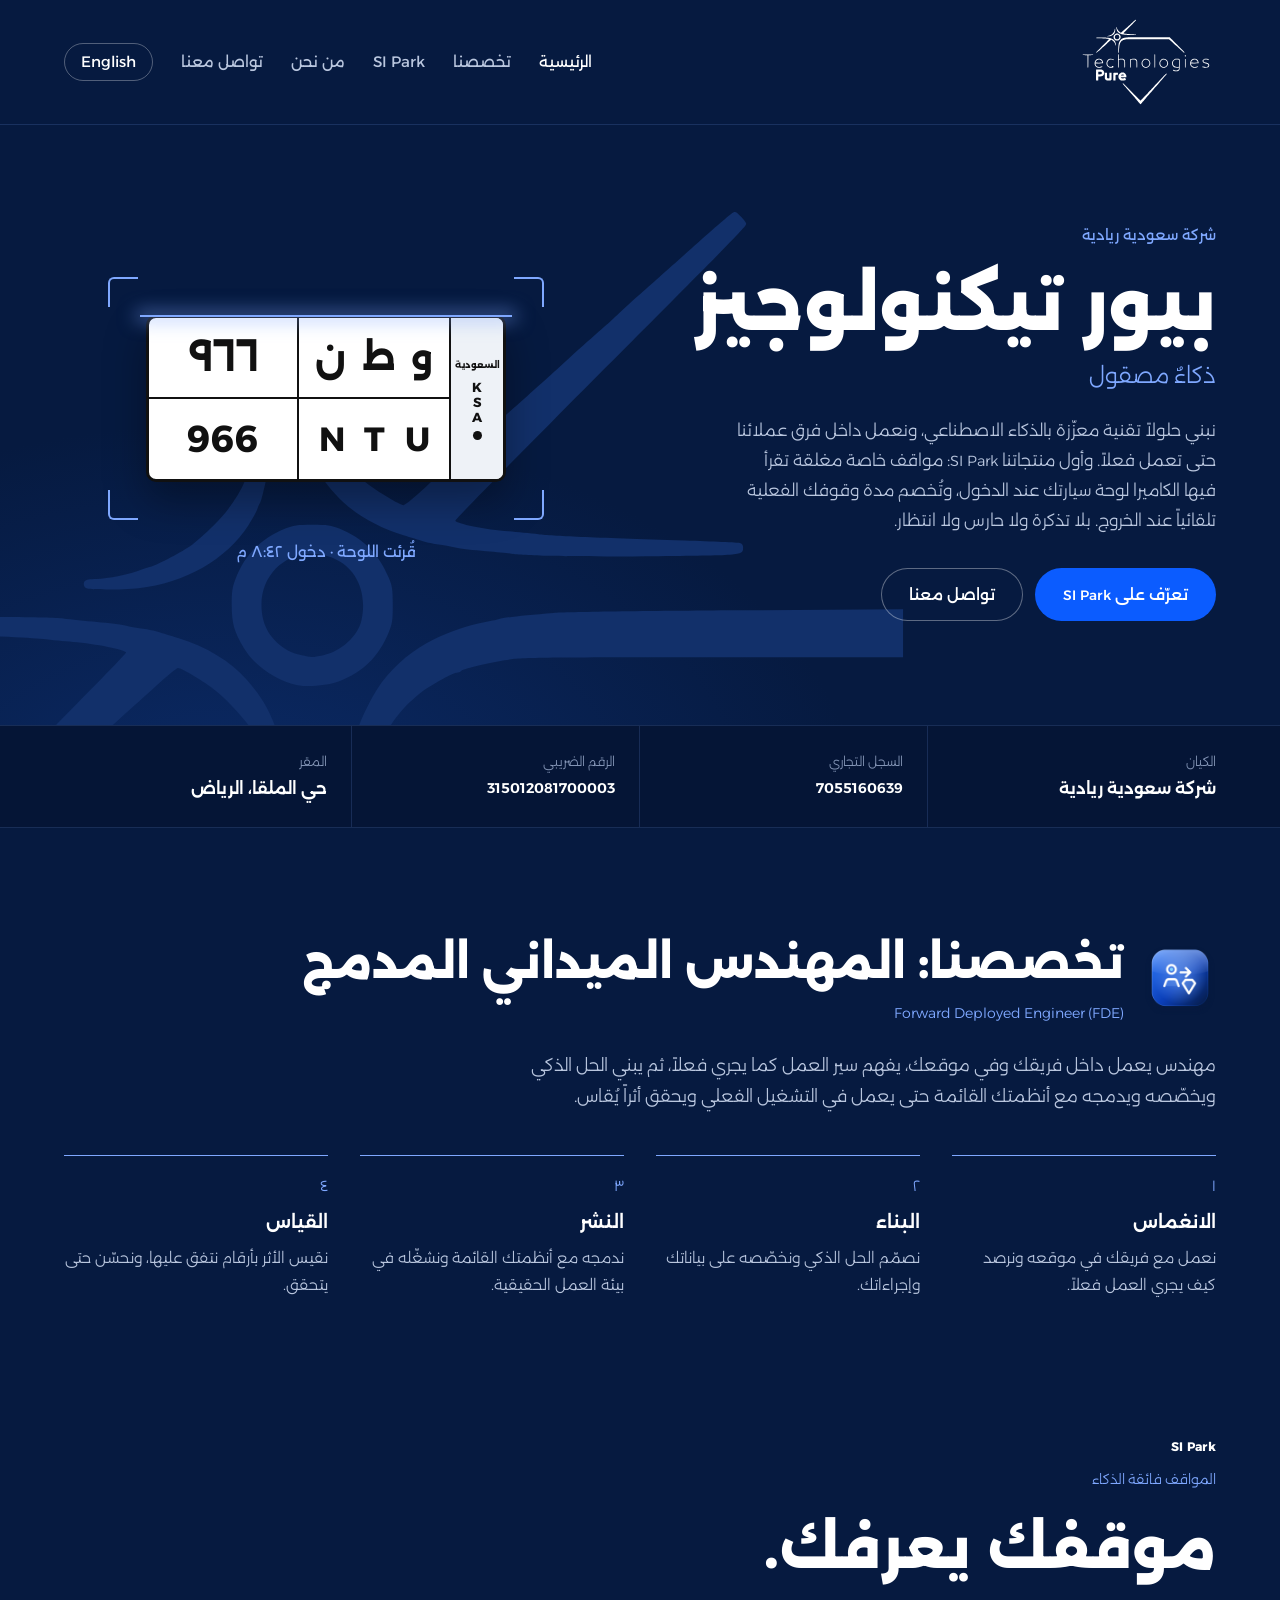
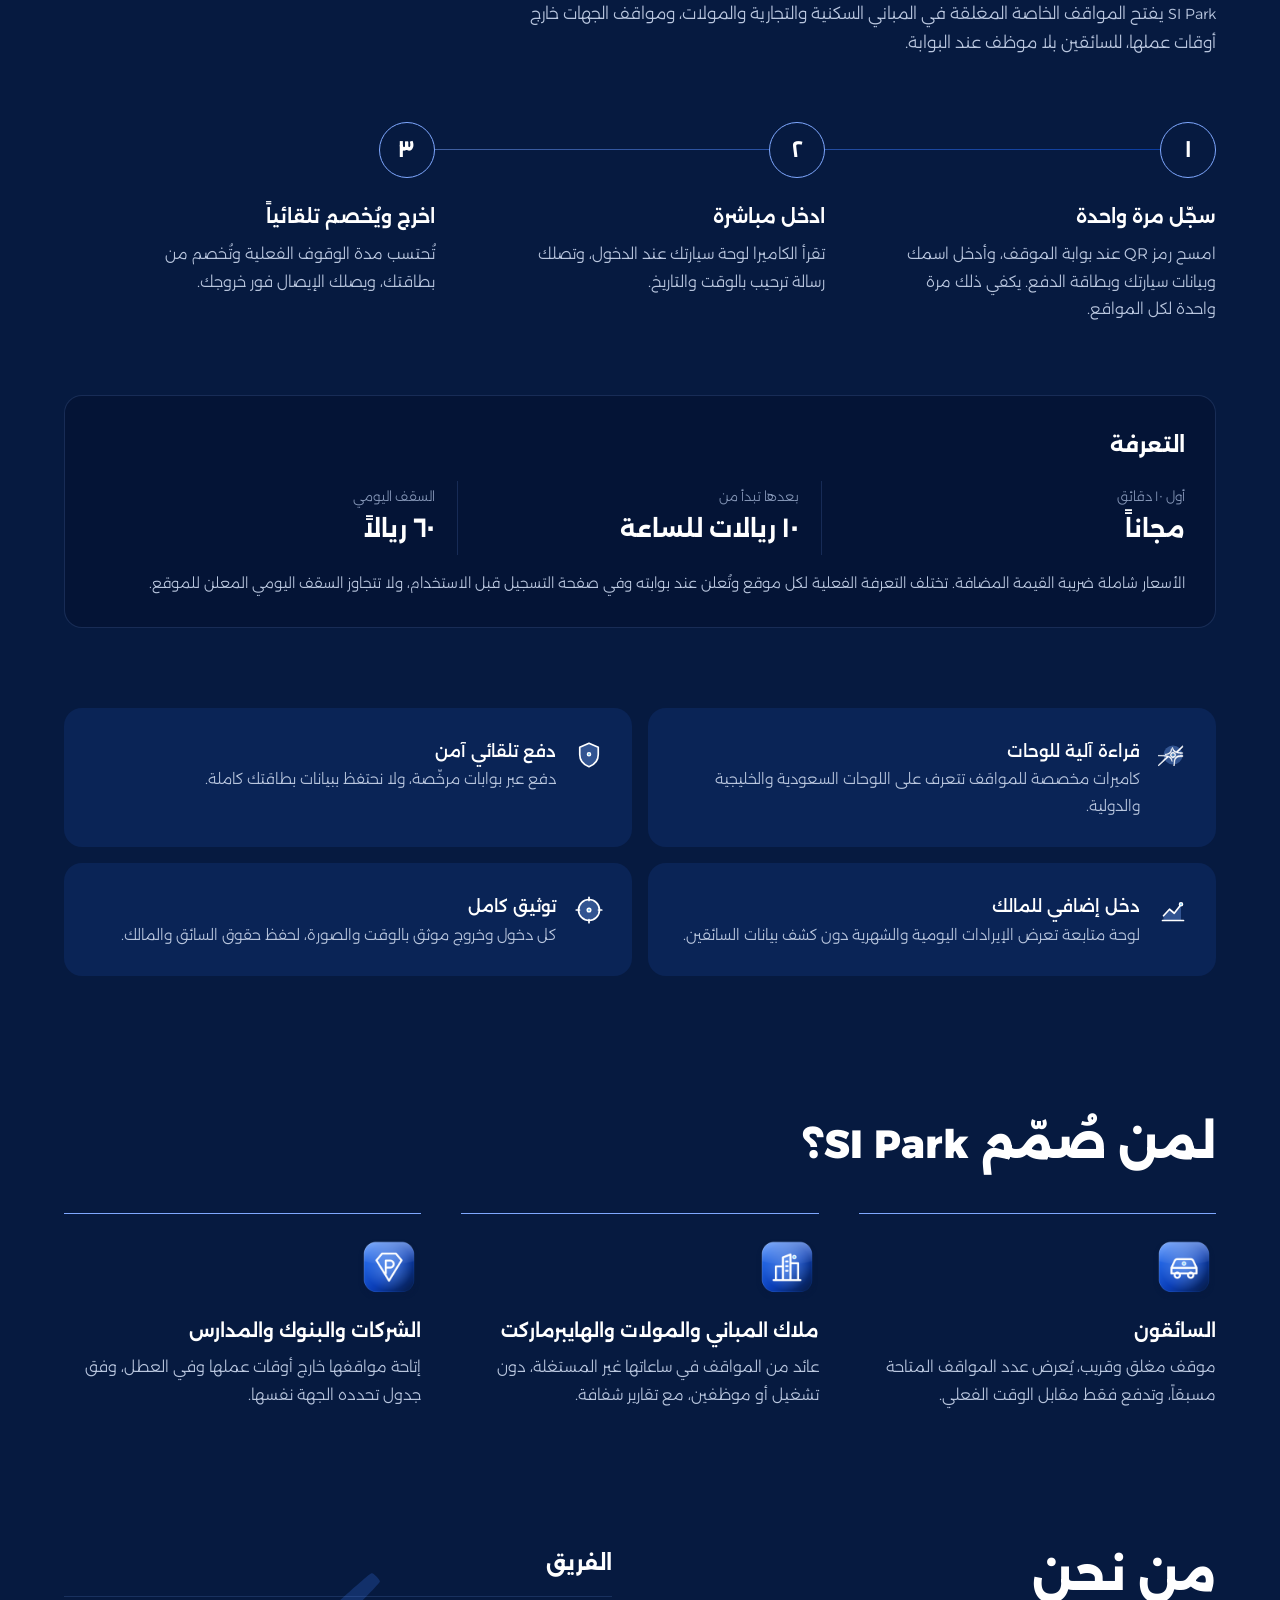
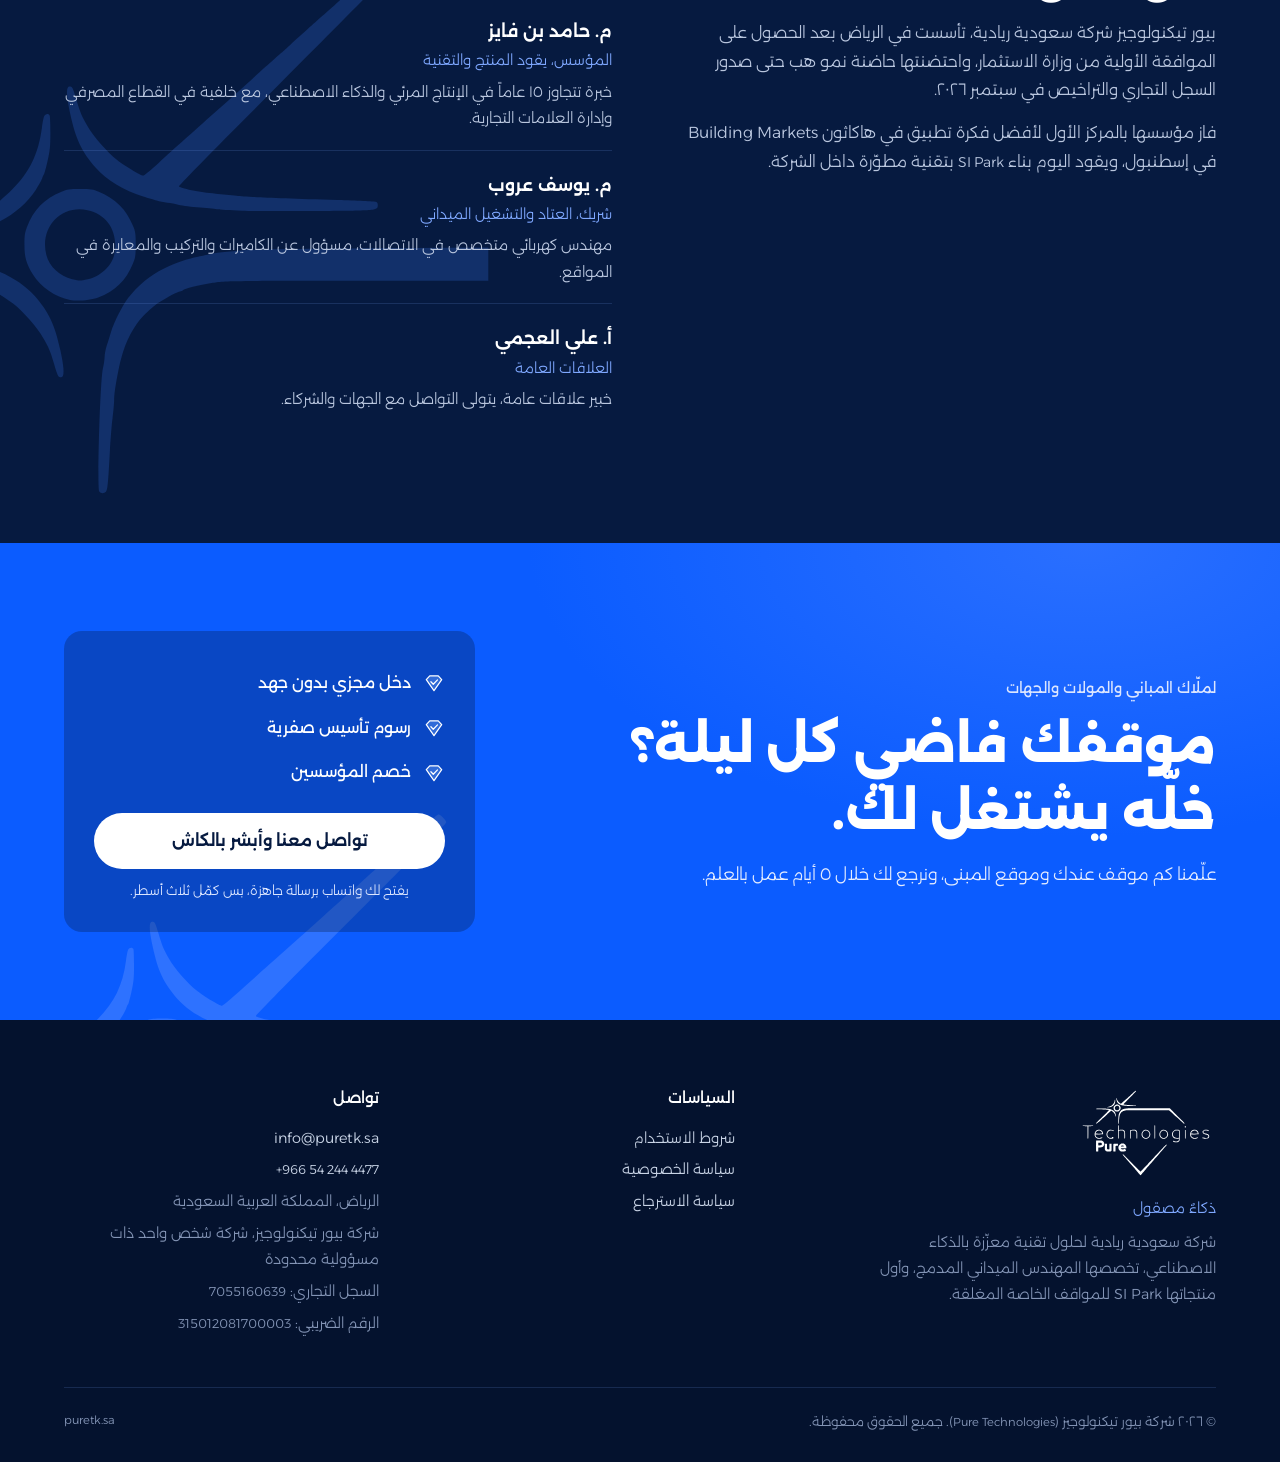
==== commit c4c39075: "Version the stylesheet URL so the host cache serves the new CSS Co-Authored-By: Claude Opus 5.5 <nor" ====
--- a/index.html
+++ b/index.html
@@ -17,7 +17,7 @@
 <link rel="preconnect" href="https://fonts.googleapis.com">
 <link rel="preconnect" href="https://fonts.gstatic.com" crossorigin>
 <link href="https://fonts.googleapis.com/css2?family=Alexandria:wght@300;400;500;600;700&display=swap" rel="stylesheet">
-<link rel="stylesheet" href="assets/style.css">
+<link rel="stylesheet" href="assets/style.css?v=8db6dd1c">
 </head>
 <body>
 <header class="site-header"><div class="wrap">
--- a/assets/style.css
+++ b/assets/style.css
@@ -200,14 +200,16 @@
 }
 @media (prefers-reduced-motion:reduce){html{scroll-behavior:auto}.beam{animation:none;top:50%}}
 
-/* ---------- brand pattern: Official Pattern A (Star Monogram), 30% opacity ---------- */
-:root{--pat-dark:url("pattern-dark.svg");--pat-light:url("pattern-light.svg");--pat-blue:url("pattern-blue.svg")}
-body,.site-header,.sipark,.audience,.facts-band{background-image:var(--pat-dark);background-repeat:repeat;background-size:200px 248px}
-.hero{background-image:var(--pat-dark),radial-gradient(900px 560px at 18% 115%,var(--navy-3) 0%,rgba(6,26,64,0) 70%);background-size:200px 248px,auto;background-repeat:repeat,no-repeat}
-.page-head{background-image:var(--pat-dark),radial-gradient(700px 360px at 15% 120%,var(--navy-3) 0%,rgba(6,26,64,0) 70%);background-size:200px 248px,auto;background-repeat:repeat,no-repeat}
-.closing{background-image:var(--pat-blue),radial-gradient(800px 420px at 85% 0%,#2A6FFF 0%,rgba(11,92,255,0) 70%);background-size:200px 248px,auto;background-repeat:repeat,no-repeat}
-.site-footer{background-image:var(--pat-dark);background-size:200px 248px}
-main>section:not([class]){background-image:var(--pat-light);background-size:200px 248px}
+/* ---------- brand pattern C: Super-graphic (one large star in a quiet zone) ---------- */
+.hero{background-image:url("star-dark.svg"),radial-gradient(900px 560px at 18% 115%,var(--navy-3) 0%,rgba(6,26,64,0) 70%);background-repeat:no-repeat,no-repeat;background-size:min(1100px,95vw) auto,auto;background-position:left -180px bottom -260px,0 0}
+html[dir=ltr] .hero{background-position:right -180px bottom -260px,0 0}
+.page-head{background-image:url("star-dark.svg"),radial-gradient(700px 360px at 15% 120%,var(--navy-3) 0%,rgba(6,26,64,0) 70%);background-repeat:no-repeat,no-repeat;background-size:620px auto,auto;background-position:left -120px bottom -230px,0 0}
+html[dir=ltr] .page-head{background-position:right -120px bottom -230px,0 0}
+.closing{background-image:url("star-blue.svg"),radial-gradient(800px 420px at 85% 0%,#2A6FFF 0%,rgba(11,92,255,0) 70%);background-repeat:no-repeat,no-repeat;background-size:720px auto,auto;background-position:left -160px bottom -300px,0 0}
+html[dir=ltr] .closing{background-position:right -160px bottom -300px,0 0}
+.about{background-image:url("star-dark.svg");background-repeat:no-repeat;background-size:760px auto;background-position:left -260px top 40px}
+html[dir=ltr] .about{background-position:right -260px top 40px}
+@media (max-width:760px){.hero{background-size:640px auto,auto;background-position:left -260px bottom -200px,0 0}html[dir=ltr] .hero{background-position:right -260px bottom -200px,0 0}}
 .feats li{background-color:rgba(11,37,88,.92)}
 .contact-item,.toc{background-color:rgba(255,255,255,.96)}
 
@@ -230,7 +232,6 @@
 .team h3{font-size:1.08rem;font-weight:600}
 .team .role{color:var(--sky);font-size:.9rem}
 .team p{color:var(--soft);font-size:.92rem;margin-top:4px}
-.about{background-image:var(--pat-dark);background-size:200px 248px}
 @media (max-width:960px){
   .price-row{grid-template-columns:1fr}
   .price-row div{border-inline-start:0;padding:12px 0;border-top:1px solid var(--hair)}
@@ -241,7 +242,7 @@
 /* v3 icon set: 3D-glass audience icons */
 .aud-ic{display:block;width:64px;height:64px;margin-bottom:14px;border-radius:16px}
 /* brand v3: FDE specialty */
-.fde{padding:104px 0 24px;background-image:var(--pat-dark);background-size:200px 248px}
+.fde{padding:104px 0 24px}
 .fde-head{display:flex;align-items:center;gap:20px}
 .fde-head img{border-radius:18px;flex:none}
 .fde-term{color:var(--sky);font-size:.88rem;margin-top:.6em;direction:ltr;text-align:start}
@@ -262,3 +263,4 @@
 @media (max-width:560px){.fde-steps{grid-template-columns:1fr}.fde-head{align-items:flex-start}}
 .sp-name{align-items:flex-start}
 @media (max-width:560px){.fde-head{flex-direction:column;align-items:flex-start;gap:14px}}
+bdi{white-space:nowrap}
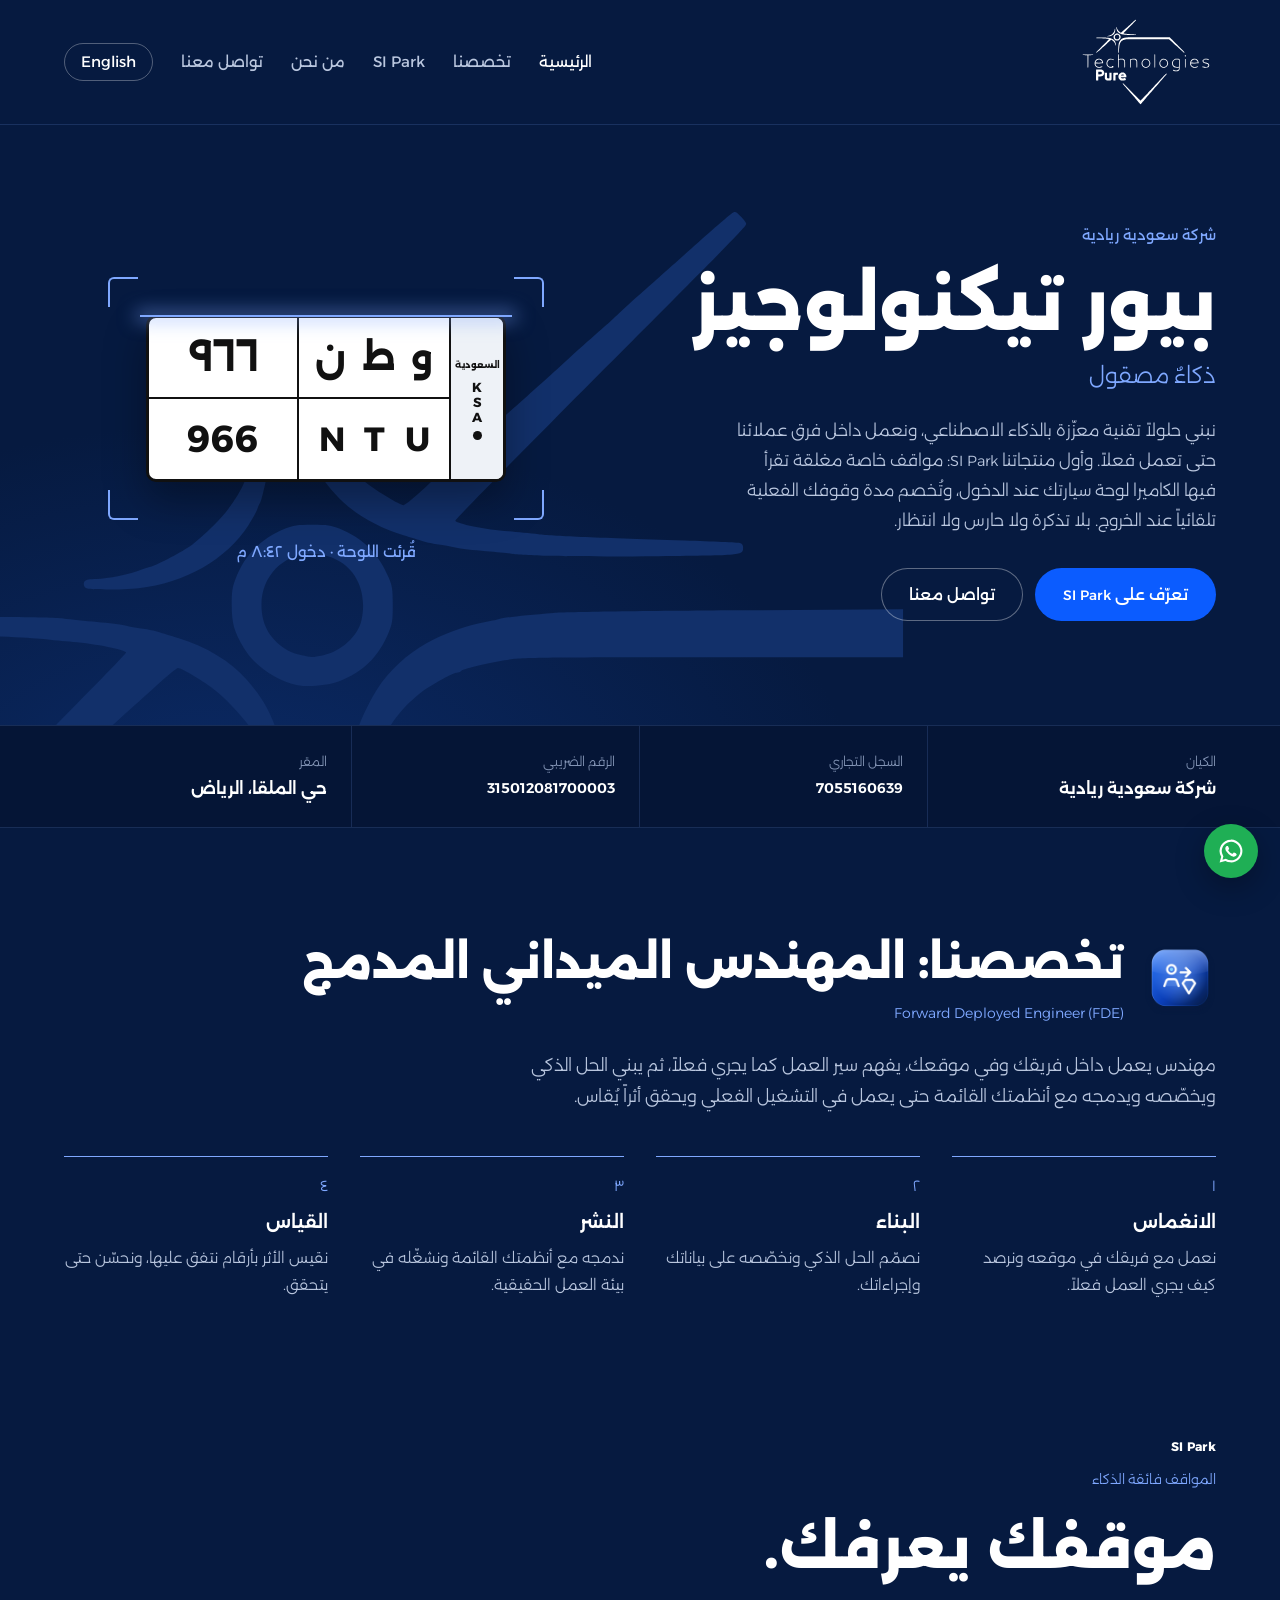
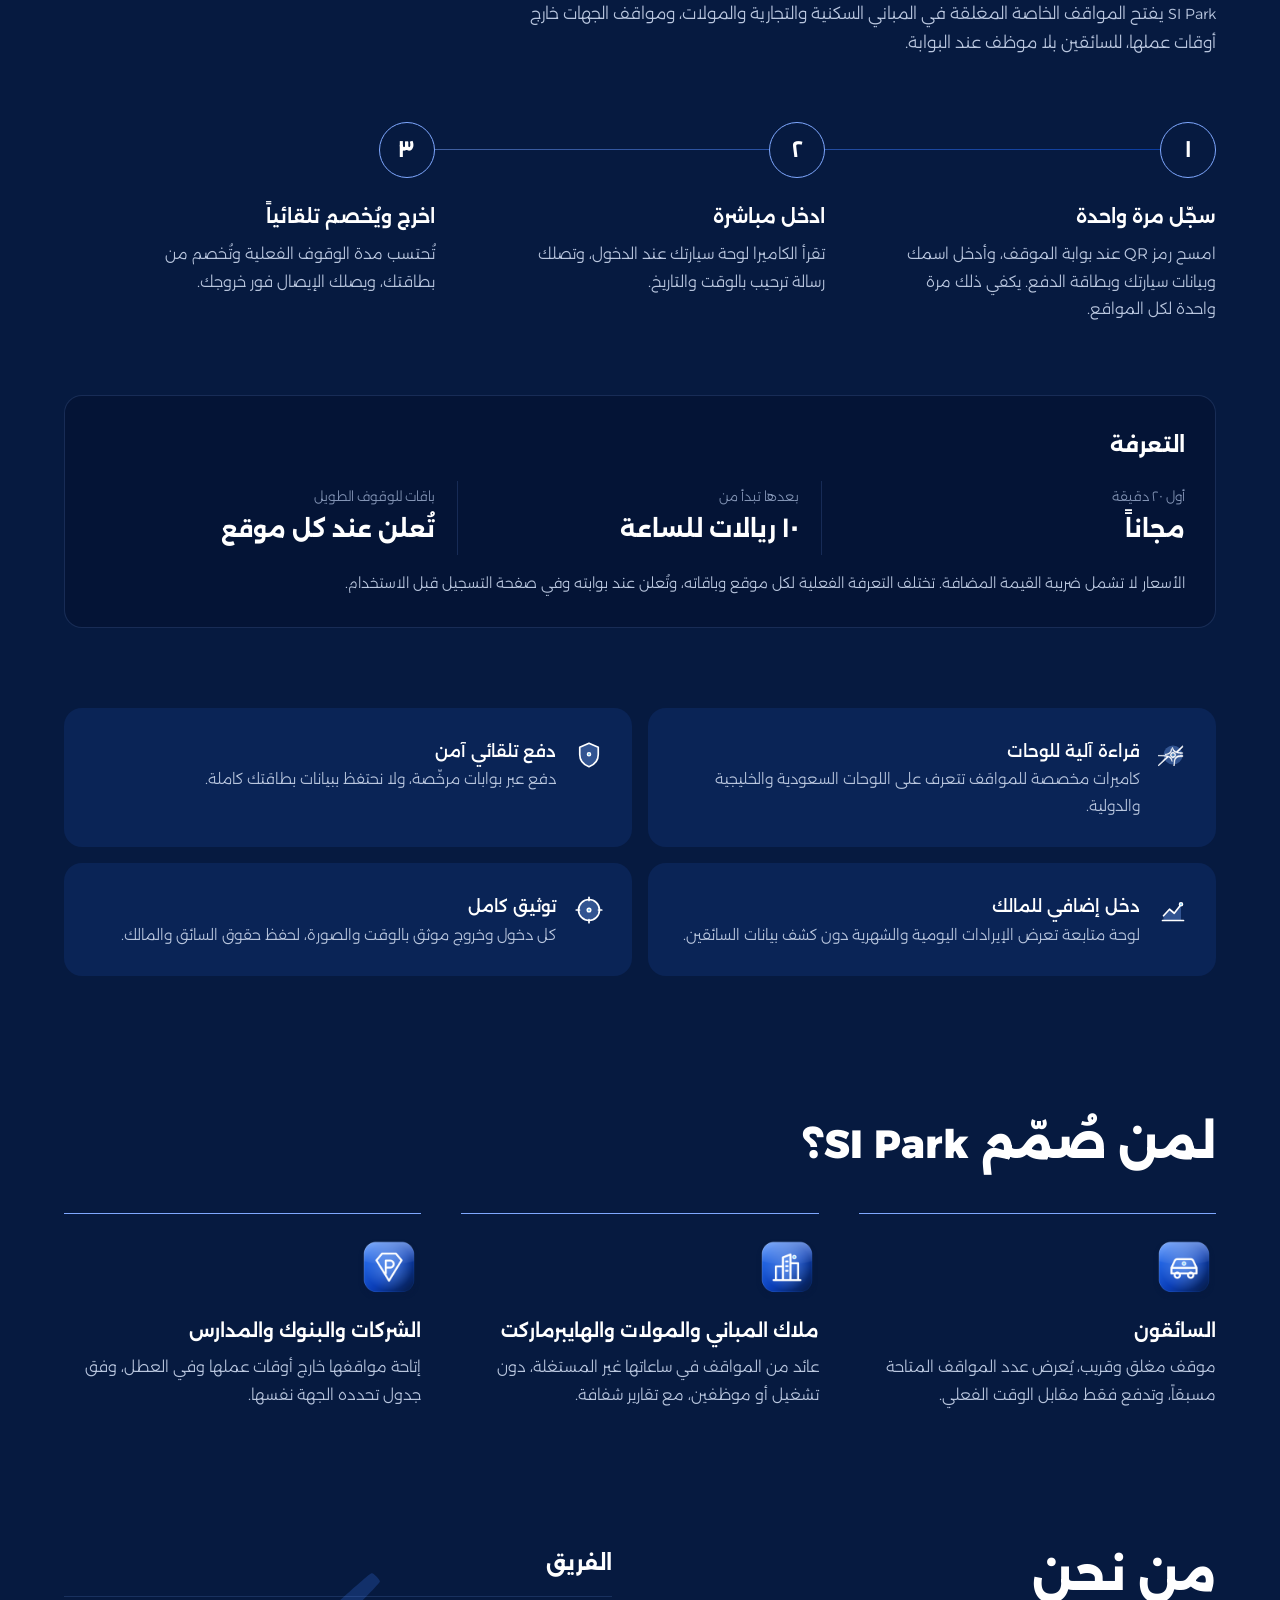
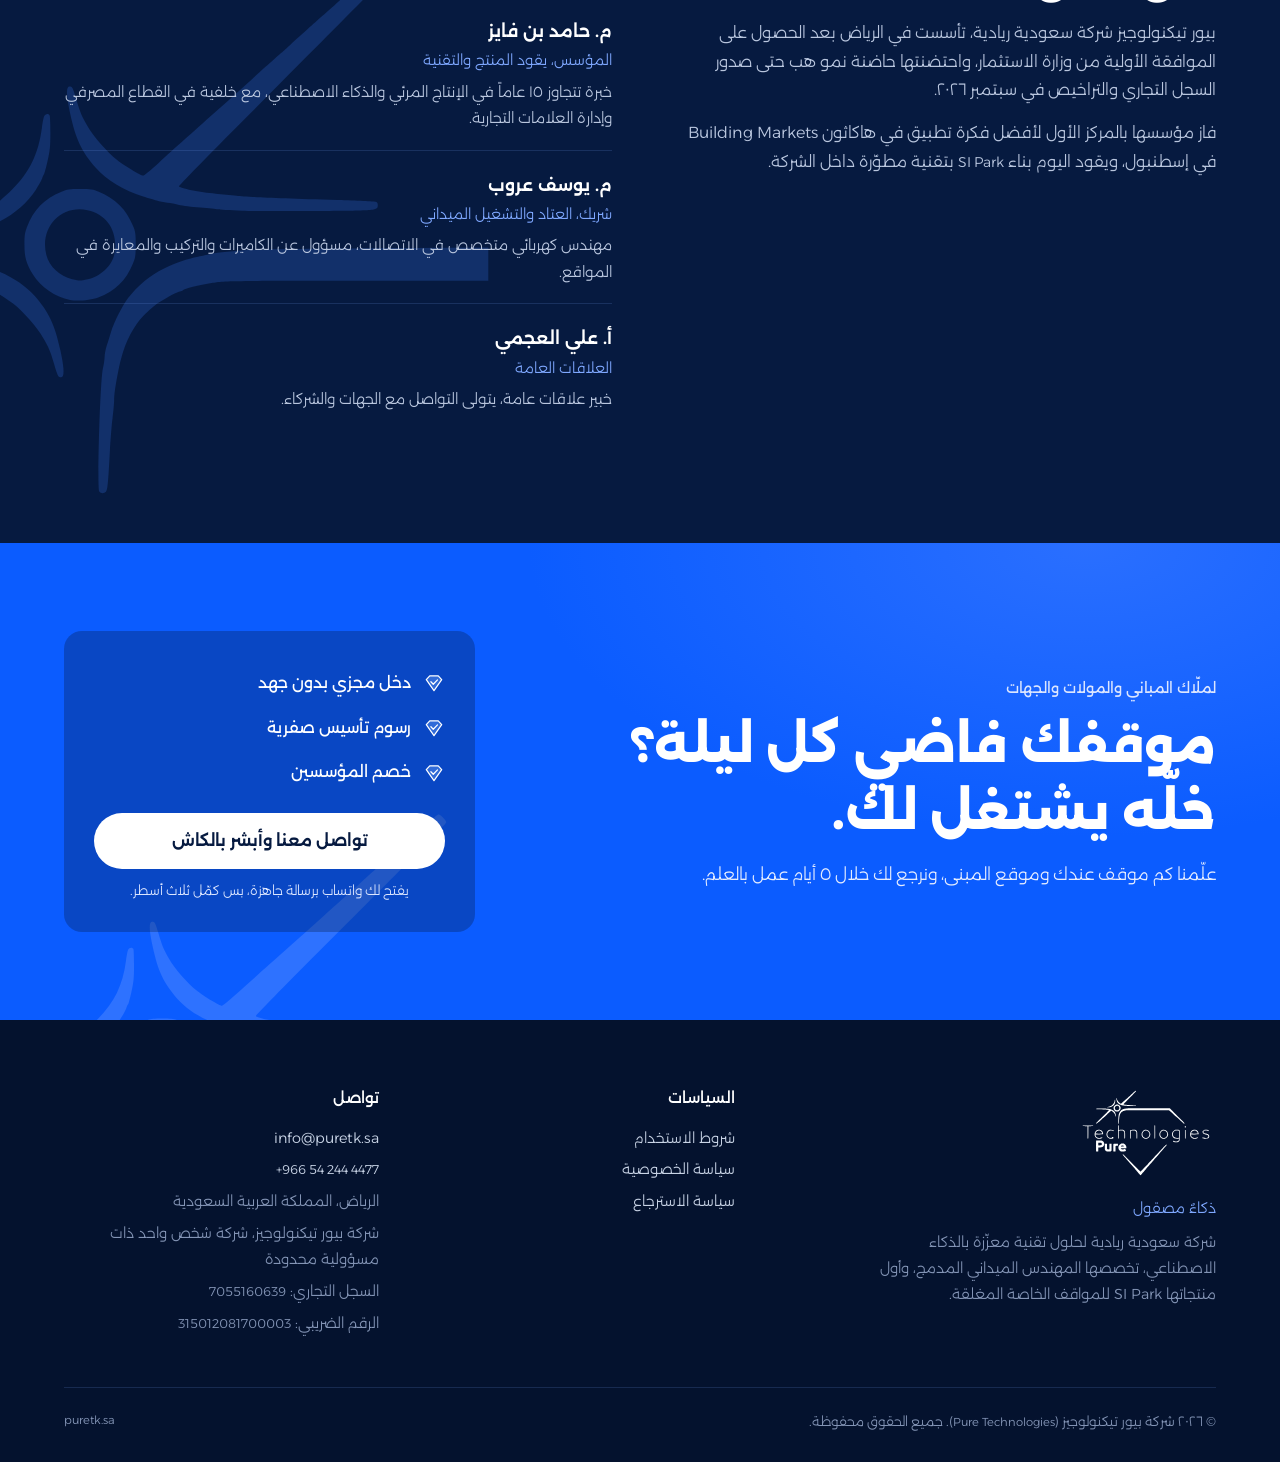
==== commit 79c5c773: "Update tariff to legal-review terms; add PenMotion hero moment, OG images, Organization schema - Fir" ====
--- a/index.html
+++ b/index.html
@@ -14,10 +14,16 @@
 <meta property="og:title" content="Pure Technologies | ذكاءٌ مصقول">
 <meta property="og:description" content="Pure Technologies شركة سعودية ريادية، ومنتجها SI Park لمواقف خاصة مغلقة تُحسب وتُخصم تلقائياً بقراءة اللوحة.">
 <meta property="og:type" content="website">
+<meta property="og:url" content="https://puretk.sa/">
+<meta property="og:image" content="https://puretk.sa/assets/og-ar.png">
+<meta property="og:image:width" content="1200"><meta property="og:image:height" content="630">
+<meta property="og:locale" content="ar_SA">
+<meta name="twitter:card" content="summary_large_image">
+<script type="application/ld+json">{"@context":"https://schema.org","@type":"Organization","name":"Pure Technologies","alternateName":"شركة بيور تيكنولوجيز","legalName":"Pure Technologies Company","url":"https://puretk.sa/","logo":"https://puretk.sa/assets/apple-touch-icon.png","email":"info@puretk.sa","telephone":"+966542444477","taxID":"315012081700003","identifier":{"@type":"PropertyValue","propertyID":"CR","value":"7055160639"},"address":{"@type":"PostalAddress","streetAddress":"3444 Imam Saud bin Faisal Rd, Al Malqa","addressLocality":"Riyadh","postalCode":"13522","addressCountry":"SA"}}</script>
 <link rel="preconnect" href="https://fonts.googleapis.com">
 <link rel="preconnect" href="https://fonts.gstatic.com" crossorigin>
 <link href="https://fonts.googleapis.com/css2?family=Alexandria:wght@300;400;500;600;700&display=swap" rel="stylesheet">
-<link rel="stylesheet" href="assets/style.css?v=8db6dd1c">
+<link rel="stylesheet" href="assets/style.css?v=c59ee199">
 </head>
 <body>
 <header class="site-header"><div class="wrap">
@@ -60,8 +66,8 @@
   <p class="sp-name"><span lang="en" dir="ltr"><bdi>SI Park</bdi></span><small>المواقف فائقة الذكاء</small></p>
   <div class="sp-head"><h2>موقفك يعرفك.</h2><p><bdi>SI Park</bdi> يفتح المواقف الخاصة المغلقة في المباني السكنية والتجارية والمولات، ومواقف الجهات خارج أوقات عملها، للسائقين بلا موظف عند البوابة.</p></div>
   <ol class="journey"><li class="step"><span class="n">١</span><h3>سجّل مرة واحدة</h3><p>امسح رمز QR عند بوابة الموقف، وأدخل اسمك وبيانات سيارتك وبطاقة الدفع. يكفي ذلك مرة واحدة لكل المواقع.</p></li><li class="step"><span class="n">٢</span><h3>ادخل مباشرة</h3><p>تقرأ الكاميرا لوحة سيارتك عند الدخول، وتصلك رسالة ترحيب بالوقت والتاريخ.</p></li><li class="step"><span class="n">٣</span><h3>اخرج ويُخصم تلقائياً</h3><p>تُحتسب مدة الوقوف الفعلية وتُخصم من بطاقتك، ويصلك الإيصال فور خروجك.</p></li></ol>
-  <div class="pricing" id="pricing"><h3>التعرفة</h3><div class="price-row"><div><small>أول ١٠ دقائق</small><strong>مجاناً</strong></div><div><small>بعدها تبدأ من</small><strong>١٠ ريالات للساعة</strong></div><div><small>السقف اليومي</small><strong>٦٠ ريالاً</strong></div></div><p>الأسعار شاملة ضريبة القيمة المضافة. تختلف التعرفة الفعلية لكل موقع وتُعلن عند بوابته وفي صفحة التسجيل قبل الاستخدام، ولا تتجاوز السقف اليومي المعلن للموقع.</p></div>
-  <ul class="feats"><li><img src="assets/icons/svc-ai.svg" alt=""><div><h4>قراءة آلية للوحات</h4><p>كاميرات مخصصة للمواقف تتعرف على اللوحات السعودية والخليجية والدولية.</p></div></li><li><img src="assets/icons/val-security.svg" alt=""><div><h4>دفع تلقائي آمن</h4><p>دفع عبر بوابات مرخّصة، ولا نحتفظ ببيانات بطاقتك كاملة.</p></div></li><li><img src="assets/icons/svc-analytics.svg" alt=""><div><h4>دخل إضافي للمالك</h4><p>لوحة متابعة تعرض الإيرادات اليومية والشهرية دون كشف بيانات السائقين.</p></div></li><li><img src="assets/icons/val-precision.svg" alt=""><div><h4>توثيق كامل</h4><p>كل دخول وخروج موثق بالوقت والصورة، لحفظ حقوق السائق والمالك.</p></div></li></ul>
+  <div class="pricing" id="pricing"><h3>التعرفة</h3><div class="price-row"><div><small>أول ٢٠ دقيقة</small><strong>مجاناً</strong></div><div><small>بعدها تبدأ من</small><strong><span data-count="10">١٠</span> ريالات للساعة</strong></div><div><small>باقات للوقوف الطويل</small><strong>تُعلن عند كل موقع</strong></div></div><p>الأسعار لا تشمل ضريبة القيمة المضافة. تختلف التعرفة الفعلية لكل موقع وباقاته، وتُعلن عند بوابته وفي صفحة التسجيل قبل الاستخدام.</p></div>
+  <ul class="feats"><li><img src="assets/icons/svc-ai.svg" alt="" width="28" height="28"><div><h4>قراءة آلية للوحات</h4><p>كاميرات مخصصة للمواقف تتعرف على اللوحات السعودية والخليجية والدولية.</p></div></li><li><img src="assets/icons/val-security.svg" alt="" width="28" height="28"><div><h4>دفع تلقائي آمن</h4><p>دفع عبر بوابات مرخّصة، ولا نحتفظ ببيانات بطاقتك كاملة.</p></div></li><li><img src="assets/icons/svc-analytics.svg" alt="" width="28" height="28"><div><h4>دخل إضافي للمالك</h4><p>لوحة متابعة تعرض الإيرادات اليومية والشهرية دون كشف بيانات السائقين.</p></div></li><li><img src="assets/icons/val-precision.svg" alt="" width="28" height="28"><div><h4>توثيق كامل</h4><p>كل دخول وخروج موثق بالوقت والصورة، لحفظ حقوق السائق والمالك.</p></div></li></ul>
 </div></section>
 
 <section class="audience"><div class="wrap">
@@ -83,12 +89,12 @@
     <p>علّمنا كم موقف عندك وموقع المبنى، ونرجع لك خلال ٥ أيام عمل بالعلم.</p>
   </div>
   <div class="closing-act">
-    <ul class="pts"><li><img src="assets/icons/ui-check.svg" alt="">دخل مجزي بدون جهد</li><li><img src="assets/icons/ui-check.svg" alt="">رسوم تأسيس صفرية</li><li><img src="assets/icons/ui-check.svg" alt="">خصم المؤسسين</li></ul>
+    <ul class="pts"><li><img src="assets/icons/ui-check.svg" alt="" width="28" height="28">دخل مجزي بدون جهد</li><li><img src="assets/icons/ui-check.svg" alt="" width="28" height="28">رسوم تأسيس صفرية</li><li><img src="assets/icons/ui-check.svg" alt="" width="28" height="28">خصم المؤسسين</li></ul>
     <a class="btn" href="https://wa.me/966542444477?text=%D8%A7%D9%84%D8%B3%D9%84%D8%A7%D9%85%20%D8%B9%D9%84%D9%8A%D9%83%D9%85%D8%8C%20%D8%B9%D9%86%D8%AF%D9%8A%20%D9%85%D9%88%D9%82%D9%81%20%D9%85%D8%BA%D9%84%D9%82%20%D9%88%D8%A3%D8%A8%D8%BA%D9%89%20%D8%A3%D8%B4%D8%BA%D9%91%D9%84%D9%87%20%D9%85%D8%B9%20SI%20Park.%0A%D9%85%D9%88%D9%82%D8%B9%20%D8%A7%D9%84%D9%85%D8%A8%D9%86%D9%89%3A%20%0A%D9%83%D9%85%20%D9%85%D9%88%D9%82%D9%81%3A%20%0A%D8%A7%D9%84%D8%B3%D8%A7%D8%B9%D8%A7%D8%AA%20%D8%A7%D9%84%D9%84%D9%8A%20%D9%8A%D9%83%D9%88%D9%86%20%D9%81%D9%8A%D9%87%D8%A7%20%D9%81%D8%A7%D8%B6%D9%8A%3A%20" rel="noopener">تواصل معنا وأبشر بالكاش</a>
     <small>يفتح لك واتساب برسالة جاهزة، بس كمّل ثلاث أسطر.</small>
   </div>
 </div></section>
-<script>(function(){var P=[{"num_ar": "٩٦٦", "num_en": "966", "let_ar": ["ن", "ط", "و"], "let_en": ["N", "T", "U"]}, {"num_ar": "٩٦٦", "num_en": "966", "let_ar": ["ك", "س", "ا"], "let_en": ["K", "S", "A"]}],i=0;var sc=document.querySelector('.scanner');if(!sc||window.matchMedia('(prefers-reduced-motion: reduce)').matches)return;function sp(a){return a.map(function(x){return '<span>'+x+'</span>'}).join('')}setInterval(function(){i=(i+1)%P.length;sc.classList.add('swap');setTimeout(function(){var p=P[i];sc.querySelectorAll('[data-k]').forEach(function(el){var k=el.getAttribute('data-k');el.innerHTML=Array.isArray(p[k])?sp(p[k]):p[k]});sc.classList.remove('swap')},350)},3900)})();</script>
+<script src="assets/pen-motion.js" defer></script><script src="assets/arabic-split.js" defer></script><script src="assets/motion.js" defer></script><script>(function(){var P=[{"num_ar": "٩٦٦", "num_en": "966", "let_ar": ["ن", "ط", "و"], "let_en": ["N", "T", "U"]}, {"num_ar": "٩٦٦", "num_en": "966", "let_ar": ["ك", "س", "ا"], "let_en": ["K", "S", "A"]}],i=0;var sc=document.querySelector('.scanner');if(!sc||window.matchMedia('(prefers-reduced-motion: reduce)').matches)return;function sp(a){return a.map(function(x){return '<span>'+x+'</span>'}).join('')}setInterval(function(){i=(i+1)%P.length;sc.classList.add('swap');setTimeout(function(){var p=P[i];sc.querySelectorAll('[data-k]').forEach(function(el){var k=el.getAttribute('data-k');el.innerHTML=Array.isArray(p[k])?sp(p[k]):p[k]});sc.classList.remove('swap')},350)},3900)})();</script>
 
 </main>
 <footer class="site-footer"><div class="wrap">
--- a/assets/style.css
+++ b/assets/style.css
@@ -264,3 +264,11 @@
 .sp-name{align-items:flex-start}
 @media (max-width:560px){.fde-head{flex-direction:column;align-items:flex-start;gap:14px}}
 bdi{white-space:nowrap}
+/* motion (only when motion is allowed; without JS the lines are simply drawn) */
+.js-motion .journey::before{transform:scaleX(0);transform-origin:right center;transition:transform 1.2s cubic-bezier(.2,.7,.2,1)}
+html[dir=ltr].js-motion .journey::before{transform-origin:left center}
+.js-motion .journey.in::before{transform:none}
+.js-motion .fde-steps li{border-top-color:transparent;background:linear-gradient(var(--sky),var(--sky)) top/0 1px no-repeat;transition:background-size 1s cubic-bezier(.2,.7,.2,1) .1s}
+html[dir=rtl] .js-motion .fde-steps li,html[dir=rtl].js-motion .fde-steps li{background-position:top right}
+.js-motion .fde-steps.in li{background-size:100% 1px}
+@media (max-width:760px){.js-motion .journey::before{transform:scaleY(0);transform-origin:center top}}
